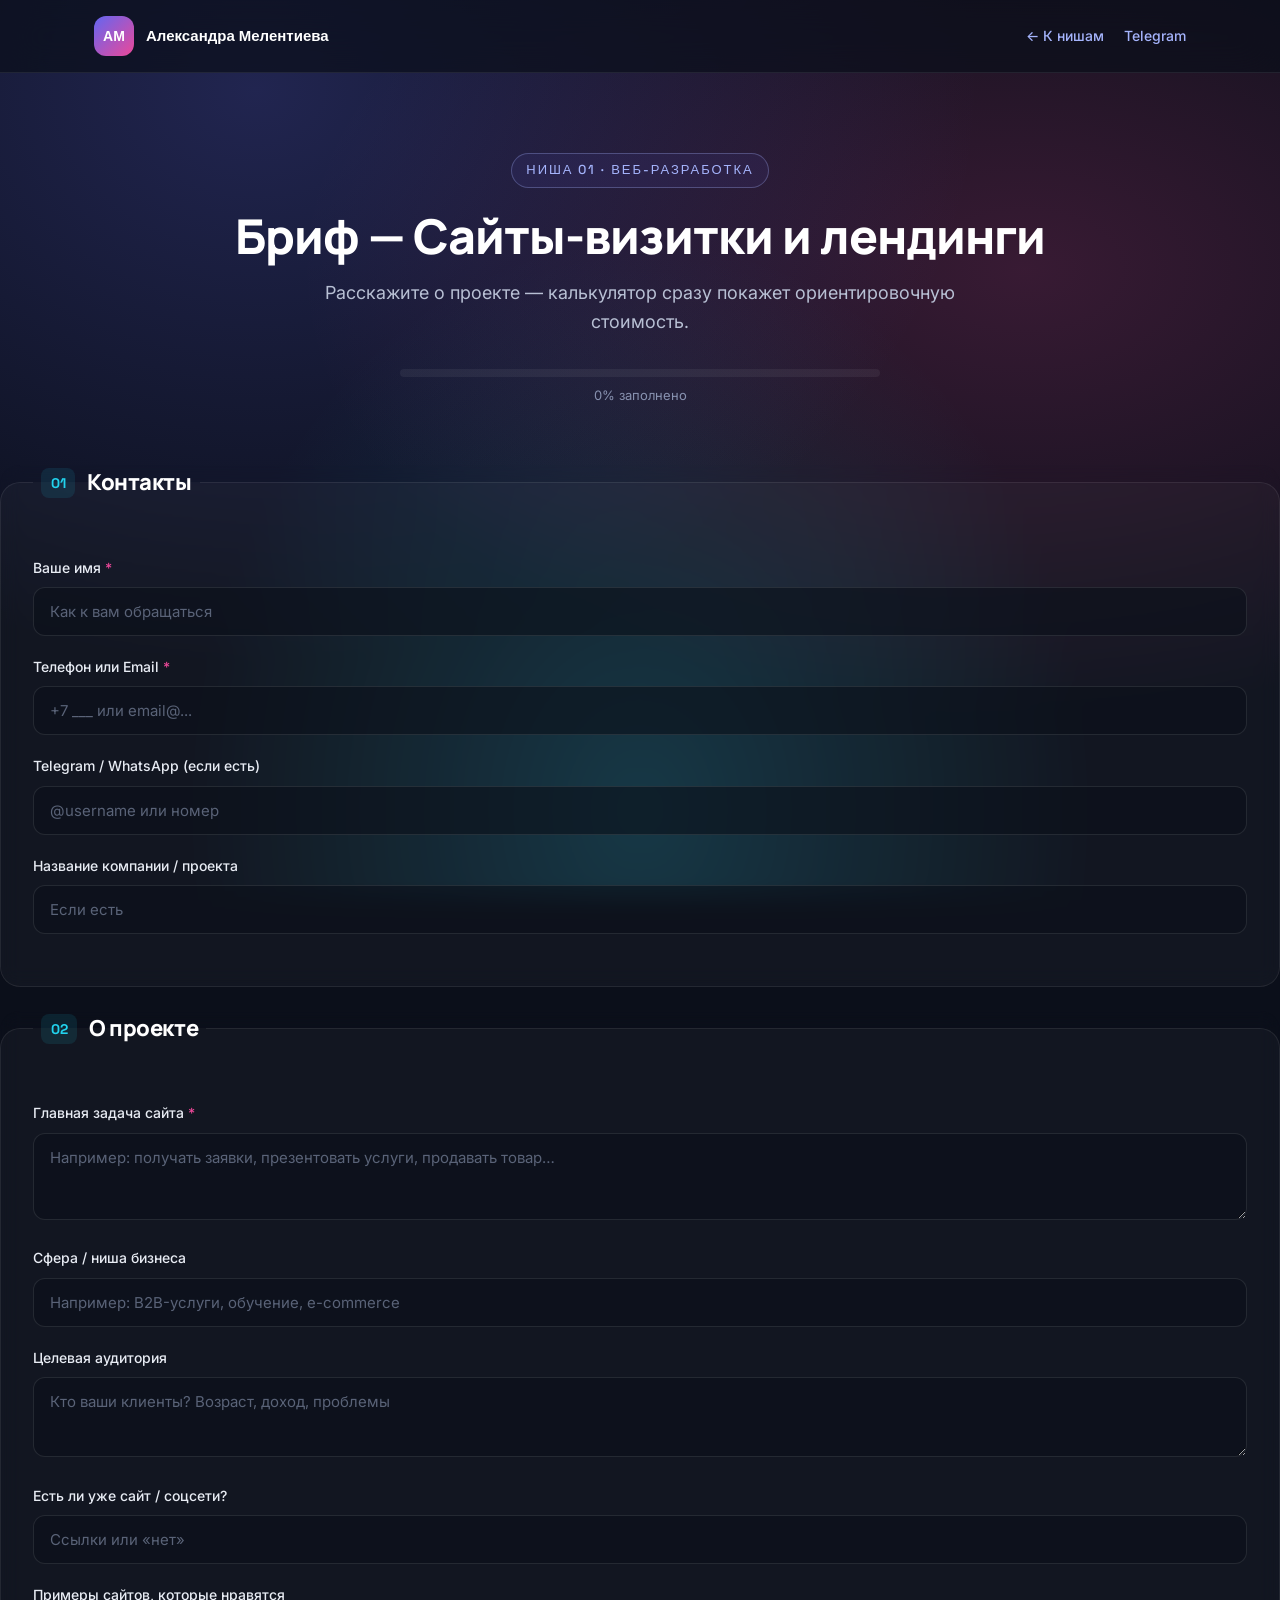
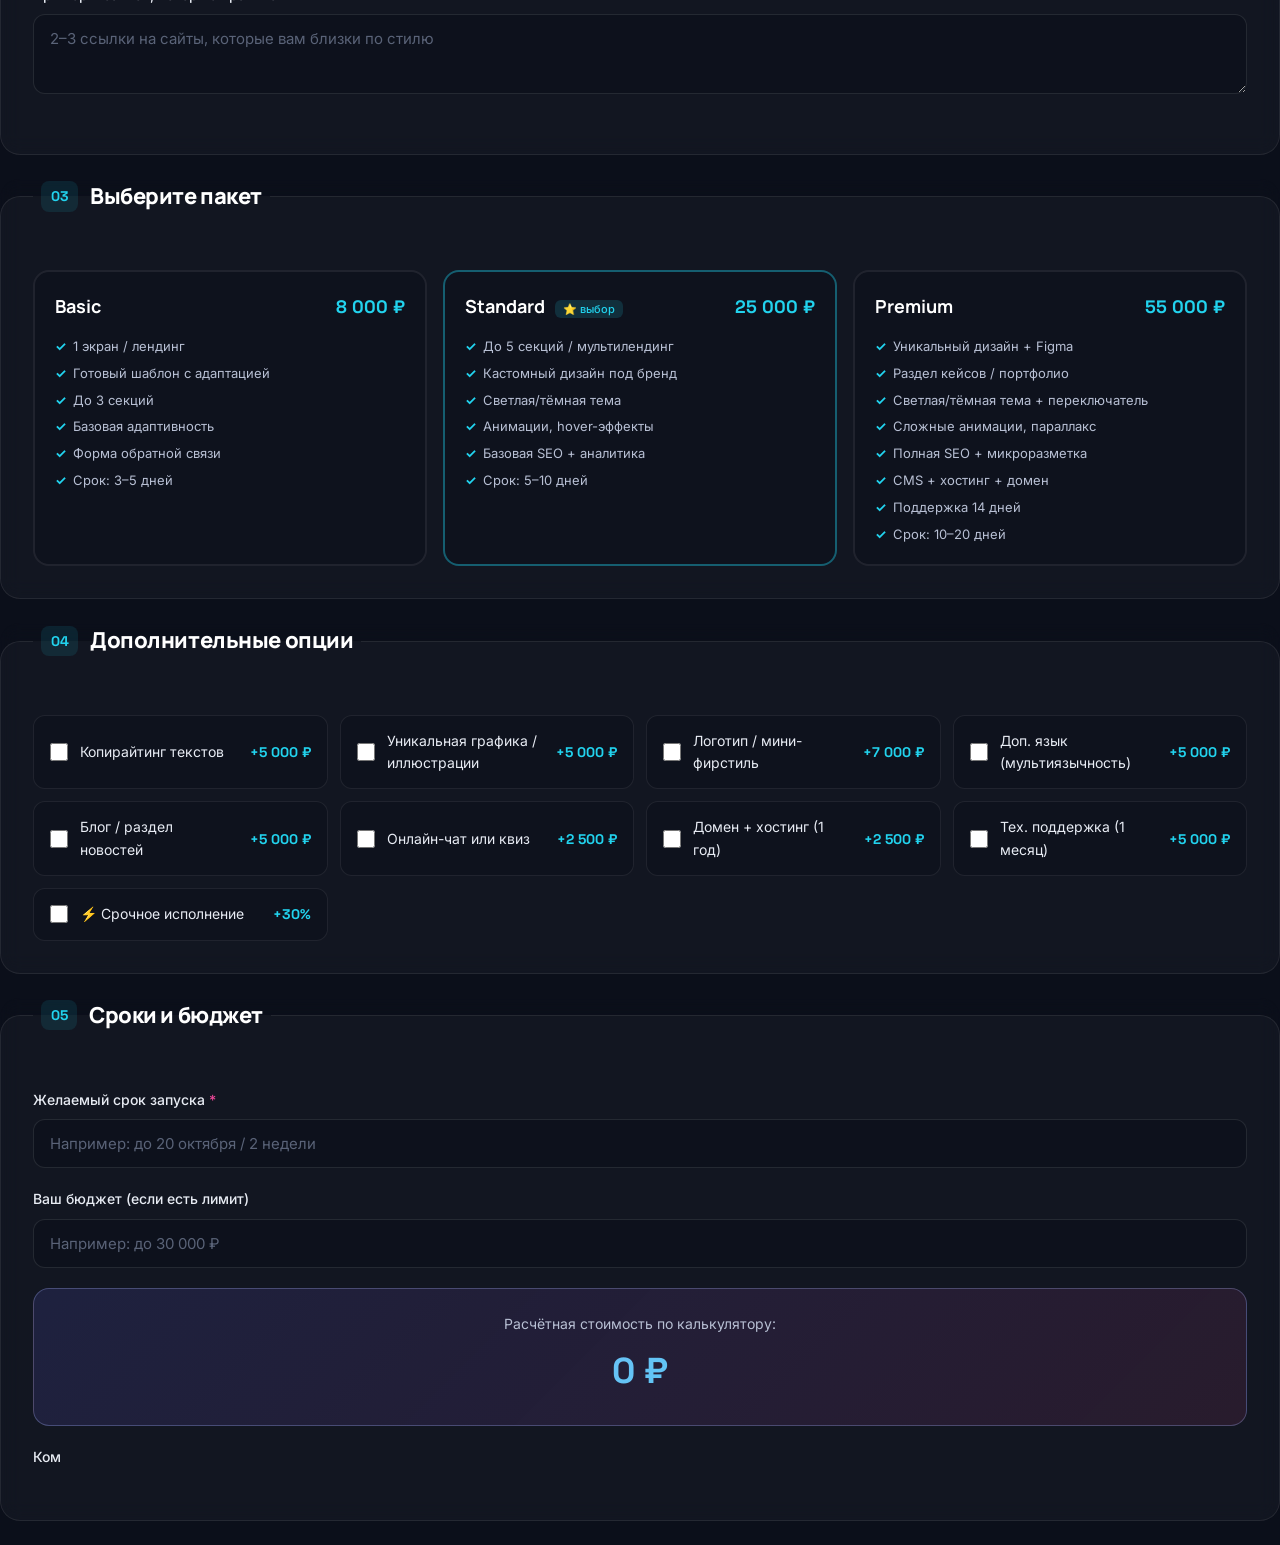
==== briefs01-landing.html @ 3031fee8 "Add files via upload" ====
<!DOCTYPE html>
<html lang="ru">
<head>
<meta charset="UTF-8">
<meta name="viewport" content="width=device-width, initial-scale=1.0">
<title>Бриф — Сайты-визитки и лендинги</title>
<link rel="preconnect" href="https://fonts.googleapis.com">
<link rel="preconnect" href="https://fonts.gstatic.com" crossorigin>
<link href="https://fonts.googleapis.com/css2?family=Manrope:wght@400;500;600;700;800&family=Inter:wght@400;500;600&family=Space+Grotesk:wght@500;700&display=swap" rel="stylesheet">
<link rel="stylesheet" href="style.css">
</head>
<body class="theme-dark">

<header class="site-header">
  <div class="container header-inner">
    <a href="index.html" class="logo">
      <span class="logo-mark">АМ</span>
      <span class="logo-text">Александра Мелентиева</span>
    </a>
    <nav class="contacts-nav">
      <a href="index.html">← К нишам</a>
      <a href="https://t.me/MeleSandra" target="_blank" rel="noopener">Telegram</a>
    </nav>
  </div>
</header>

<main>
  <section class="brief-hero">
    <div class="container">
      <p class="eyebrow">Ниша 01 · Веб-разработка</p>
      <h1>Бриф — Сайты-визитки и лендинги</h1>
      <p class="hero-sub">Расскажите о проекте — калькулятор сразу покажет ориентировочную стоимость.</p>
      <div class="progress-bar"><div class="progress-fill" id="progressFill"></div></div>
      <p class="progress-text"><span id="progressText">0</span>% заполнено</p>
    </div>
  </section>

  <form id="briefForm">

    <!-- Скрытые поля для CRM (Make + Google Sheets) -->
    <input type="hidden" name="Ниша" value="Сайты-визитки и лендинги">
    <input type="hidden" name="Платформа" value="Сайт melentieva.ru">

    <fieldset class="form-block">
      <legend><span class="block-num">01</span> Контакты</legend>

      <label class="field">
        <span class="field-label">Ваше имя <em>*</em></span>
        <input type="text" name="Имя" required placeholder="Как к вам обращаться">
      </label>

      <label class="field">
        <span class="field-label">Телефон или Email <em>*</em></span>
        <input type="text" name="Контакт" required placeholder="+7 ___ или email@...">
      </label>

      <label class="field">
        <span class="field-label">Telegram / WhatsApp (если есть)</span>
        <input type="text" name="Мессенджер" placeholder="@username или номер">
      </label>

      <label class="field">
        <span class="field-label">Название компании / проекта</span>
        <input type="text" name="Компания" placeholder="Если есть">
      </label>
    </fieldset>

    <fieldset class="form-block">
      <legend><span class="block-num">02</span> О проекте</legend>

      <label class="field">
        <span class="field-label">Главная задача сайта <em>*</em></span>
        <textarea name="Задача" required rows="3" placeholder="Например: получать заявки, презентовать услуги, продавать товар…"></textarea>
      </label>

      <label class="field">
        <span class="field-label">Сфера / ниша бизнеса</span>
        <input type="text" name="Сфера" placeholder="Например: B2B-услуги, обучение, e-commerce">
      </label>

      <label class="field">
        <span class="field-label">Целевая аудитория</span>
        <textarea name="ЦА" rows="2" placeholder="Кто ваши клиенты? Возраст, доход, проблемы"></textarea>
      </label>

      <label class="field">
        <span class="field-label">Есть ли уже сайт / соцсети?</span>
        <input type="text" name="Текущие_ресурсы" placeholder="Ссылки или «нет»">
      </label>

      <label class="field">
        <span class="field-label">Примеры сайтов, которые нравятся</span>
        <textarea name="Референсы" rows="2" placeholder="2–3 ссылки на сайты, которые вам близки по стилю"></textarea>
      </label>
    </fieldset>

    <fieldset class="form-block">
      <legend><span class="block-num">03</span> Выберите пакет</legend>

      <div class="packages">
        <label class="pkg-card">
          <input type="radio" name="Пакет" value="Basic — 8 000 ₽" data-price="8000" required>
          <div class="pkg-inner">
            <div class="pkg-head">
              <span class="pkg-name">Basic</span>
              <span class="pkg-price">8 000 ₽</span>
            </div>
            <ul>
              <li>1 экран / лендинг</li>
              <li>Готовый шаблон с адаптацией</li>
              <li>До 3 секций</li>
              <li>Базовая адаптивность</li>
              <li>Форма обратной связи</li>
              <li>Срок: 3–5 дней</li>
            </ul>
          </div>
        </label>

        <label class="pkg-card pkg-recommended">
          <input type="radio" name="Пакет" value="Standard — 25 000 ₽" data-price="25000">
          <div class="pkg-inner">
            <div class="pkg-head">
              <span class="pkg-name">Standard <span class="badge">⭐ выбор</span></span>
              <span class="pkg-price">25 000 ₽</span>
            </div>
            <ul>
              <li>До 5 секций / мультилендинг</li>
              <li>Кастомный дизайн под бренд</li>
              <li>Светлая/тёмная тема</li>
              <li>Анимации, hover-эффекты</li>
              <li>Базовая SEO + аналитика</li>
              <li>Срок: 5–10 дней</li>
            </ul>
          </div>
        </label>

        <label class="pkg-card">
          <input type="radio" name="Пакет" value="Premium — 55 000 ₽" data-price="55000">
          <div class="pkg-inner">
            <div class="pkg-head">
              <span class="pkg-name">Premium</span>
              <span class="pkg-price">55 000 ₽</span>
            </div>
            <ul>
              <li>Уникальный дизайн + Figma</li>
              <li>Раздел кейсов / портфолио</li>
              <li>Светлая/тёмная тема + переключатель</li>
              <li>Сложные анимации, параллакс</li>
              <li>Полная SEO + микроразметка</li>
              <li>CMS + хостинг + домен</li>
              <li>Поддержка 14 дней</li>
              <li>Срок: 10–20 дней</li>
            </ul>
          </div>
        </label>
      </div>
    </fieldset>

    <fieldset class="form-block">
      <legend><span class="block-num">04</span> Дополнительные опции</legend>

      <div class="options">
        <label class="opt-card">
          <input type="checkbox" name="Доп_опции" value="Копирайтинг текстов (+5 000 ₽)" data-price="5000">
          <span>Копирайтинг текстов</span><b>+5 000 ₽</b>
        </label>
        <label class="opt-card">
          <input type="checkbox" name="Доп_опции" value="Уникальная графика (+5 000 ₽)" data-price="5000">
          <span>Уникальная графика / иллюстрации</span><b>+5 000 ₽</b>
        </label>
        <label class="opt-card">
          <input type="checkbox" name="Доп_опции" value="Логотип / мини-фирстиль (+7 000 ₽)" data-price="7000">
          <span>Логотип / мини-фирстиль</span><b>+7 000 ₽</b>
        </label>
        <label class="opt-card">
          <input type="checkbox" name="Доп_опции" value="Многоязычность (+5 000 ₽)" data-price="5000">
          <span>Доп. язык (мультиязычность)</span><b>+5 000 ₽</b>
        </label>
        <label class="opt-card">
          <input type="checkbox" name="Доп_опции" value="Блог / новости (+5 000 ₽)" data-price="5000">
          <span>Блог / раздел новостей</span><b>+5 000 ₽</b>
        </label>
        <label class="opt-card">
          <input type="checkbox" name="Доп_опции" value="Онлайн-чат / квиз (+2 500 ₽)" data-price="2500">
          <span>Онлайн-чат или квиз</span><b>+2 500 ₽</b>
        </label>
        <label class="opt-card">
          <input type="checkbox" name="Доп_опции" value="Домен + хостинг на год (+2 500 ₽)" data-price="2500">
          <span>Домен + хостинг (1 год)</span><b>+2 500 ₽</b>
        </label>
        <label class="opt-card">
          <input type="checkbox" name="Доп_опции" value="Тех. поддержка 1 мес (+5 000 ₽)" data-price="5000">
          <span>Тех. поддержка (1 месяц)</span><b>+5 000 ₽</b>
        </label>
        <label class="opt-card opt-urgent">
          <input type="checkbox" name="Доп_опции" value="Срочное исполнение (+30%)" data-percent="30">
          <span>⚡ Срочное исполнение</span><b>+30%</b>
        </label>
      </div>
    </fieldset>

    <fieldset class="form-block">
      <legend><span class="block-num">05</span> Сроки и бюджет</legend>

      <label class="field">
        <span class="field-label">Желаемый срок запуска <em>*</em></span>
        <input type="text" name="Срок" required placeholder="Например: до 20 октября / 2 недели">
      </label>

      <label class="field">
        <span class="field-label">Ваш бюджет (если есть лимит)</span>
        <input type="text" name="Бюджет_клиента" placeholder="Например: до 30 000 ₽">
      </label>

      <div class="total-box">
        <div class="total-label">Расчётная стоимость по калькулятору:</div>
        <div class="total-value" id="totalValue">0 ₽</div>
        <input type="hidden" name="Итог_калькулятора" id="totalHidden" value="0 ₽">
      </div>

      <label class="field">
        <span class="field-label">Ком
---- style.css ----
/* ===== Базовое ===== */
*,*::before,*::after{box-sizing:border-box;margin:0;padding:0}
html{scroll-behavior:smooth}
body{
  font-family:'Inter',sans-serif;
  color:#E8ECF4;
  background:#0B0F1A;
  line-height:1.6;
  min-height:100vh;
  position:relative;
  overflow-x:hidden;
}
body::before{
  content:'';position:fixed;inset:0;z-index:-1;
  background:
    radial-gradient(ellipse at 20% 10%, rgba(99,102,241,.25), transparent 50%),
    radial-gradient(ellipse at 80% 30%, rgba(236,72,153,.20), transparent 50%),
    radial-gradient(ellipse at 50% 90%, rgba(34,211,238,.18), transparent 50%),
    #0B0F1A;
}
.container{max-width:1140px;margin:0 auto;padding:0 24px}
h1,h2,h3,h4,legend{font-family:'Manrope',sans-serif;font-weight:800;letter-spacing:-.02em;color:#fff}
h1{font-size:clamp(28px,4vw,48px);line-height:1.15;margin-bottom:16px}
h2{font-size:clamp(24px,3vw,36px);line-height:1.2;margin-bottom:24px}
h3{font-size:20px;margin-bottom:8px}
h4{font-size:17px;margin-bottom:8px}
p{color:#B8C0D4}
a{color:#A5B4FC;text-decoration:none;transition:color .2s}
a:hover{color:#fff}

/* ===== Шапка ===== */
.site-header{
  position:sticky;top:0;z-index:50;
  backdrop-filter:blur(20px);
  background:rgba(11,15,26,.7);
  border-bottom:1px solid rgba(255,255,255,.08);
}
.header-inner{display:flex;align-items:center;justify-content:space-between;padding:16px 24px}
.logo{display:flex;align-items:center;gap:12px;font-family:'Space Grotesk',sans-serif;font-weight:700;color:#fff}
.logo-mark{
  width:40px;height:40px;border-radius:12px;
  background:linear-gradient(135deg,#6366F1,#EC4899);
  display:grid;place-items:center;font-size:14px;color:#fff;
}
.logo-text{font-size:15px}
.contacts-nav{display:flex;gap:20px;font-size:14px;font-weight:500}

/* ===== Hero ===== */
.hero,.brief-hero{padding:80px 0 60px;text-align:center}
.eyebrow{
  display:inline-block;font-family:'Space Grotesk',sans-serif;font-weight:500;
  font-size:13px;letter-spacing:.15em;text-transform:uppercase;
  color:#A5B4FC;margin-bottom:20px;
  padding:6px 14px;border:1px solid rgba(165,180,252,.3);border-radius:99px;
  background:rgba(99,102,241,.08);
}
.hero-sub{font-size:18px;max-width:640px;margin:16px auto 0}
.hero-stats{display:flex;flex-wrap:wrap;justify-content:center;gap:40px;margin-top:48px}
.stat{display:flex;flex-direction:column;align-items:center;gap:4px}
.stat b{font-family:'Space Grotesk',sans-serif;font-size:32px;color:#fff;font-weight:700}
.stat span{font-size:13px;color:#8892B0;text-transform:uppercase;letter-spacing:.1em}

/* ===== Секции и заголовки ===== */
.section-title{text-align:center;margin-bottom:48px}
.niches,.how{padding:60px 0}

/* ===== Сетка ниш ===== */
.niche-grid{display:grid;grid-template-columns:repeat(auto-fill,minmax(260px,1fr));gap:20px}
.niche-card{
  background:rgba(255,255,255,.04);
  border:1px solid rgba(255,255,255,.08);
  border-radius:20px;padding:28px 24px;
  transition:all .3s ease;
  position:relative;overflow:hidden;
  display:flex;flex-direction:column;gap:8px;
}
.niche-card::before{
  content:'';position:absolute;inset:0;
  background:linear-gradient(135deg,rgba(99,102,241,.15),rgba(236,72,153,.1));
  opacity:0;transition:opacity .3s;
}
.niche-card:hover{
  transform:translateY(-4px);
  border-color:rgba(165,180,252,.4);
  box-shadow:0 20px 40px -20px rgba(99,102,241,.4);
}
.niche-card:hover::before{opacity:1}
.niche-card>*{position:relative;z-index:1}
.niche-icon{font-size:36px;margin-bottom:8px}
.niche-card h3{color:#fff}
.niche-card p{font-size:14px;flex:1}
.price-from{
  display:inline-block;margin-top:12px;
  font-family:'Space Grotesk',sans-serif;font-weight:700;
  color:#22D3EE;font-size:15px;
}

/* ===== Шаги «Как работает» ===== */
.how-grid{display:grid;grid-template-columns:repeat(auto-fit,minmax(220px,1fr));gap:20px}
.how-step{
  background:rgba(255,255,255,.03);
  border:1px solid rgba(255,255,255,.07);
  border-radius:16px;padding:24px;
}
.step-num{
  font-family:'Space Grotesk',sans-serif;font-weight:700;
  font-size:32px;color:#6366F1;display:block;margin-bottom:12px;
}

/* ===== Прогресс-бар ===== */
.progress-bar{
  max-width:480px;margin:32px auto 8px;
  height:8px;background:rgba(255,255,255,.06);
  border-radius:99px;overflow:hidden;
}
.progress-fill{
  height:100%;width:0%;
  background:linear-gradient(90deg,#6366F1,#EC4899,#22D3EE);
  border-radius:99px;transition:width .4s ease;
}
.progress-text{font-size:13px;color:#8892B0;text-align:center}

/* ===== Форма брифа ===== */
.brief-form{max-width:820px;padding-bottom:80px}
.form-block{
  background:rgba(255,255,255,.03);
  border:1px solid rgba(255,255,255,.08);
  border-radius:20px;padding:32px;margin-bottom:24px;
  backdrop-filter:blur(10px);
}
.form-block legend{
  display:flex;align-items:center;gap:12px;
  font-size:22px;margin-bottom:24px;padding:0 8px;
}
.block-num{
  font-family:'Space Grotesk',sans-serif;
  font-size:14px;font-weight:700;color:#22D3EE;
  background:rgba(34,211,238,.1);
  padding:4px 10px;border-radius:8px;
}

.field{display:block;margin-bottom:20px}
.field-label{
  display:block;font-size:14px;font-weight:500;
  color:#E8ECF4;margin-bottom:8px;
}
.field-label em{color:#EC4899;font-style:normal}
.field input,.field textarea{
  width:100%;
  padding:14px 16px;
  background:rgba(11,15,26,.6);
  border:1px solid rgba(255,255,255,.1);
  border-radius:12px;
  color:#fff;font-family:inherit;font-size:15px;
  transition:all .2s;
}
.field input::placeholder,.field textarea::placeholder{color:#5A6378}
.field input:focus,.field textarea:focus{
  outline:none;
  border-color:#A5B4FC;
  background:rgba(11,15,26,.9);
  box-shadow:0 0 0 4px rgba(99,102,241,.15);
}
.field textarea{resize:vertical;min-height:80px}

/* ===== Пакеты ===== */
.packages{display:grid;grid-template-columns:repeat(auto-fit,minmax(220px,1fr));gap:16px}
.pkg-card{position:relative;cursor:pointer}
.pkg-card input{position:absolute;opacity:0;pointer-events:none}
.pkg-inner{
  background:rgba(11,15,26,.5);
  border:2px solid rgba(255,255,255,.08);
  border-radius:16px;padding:20px;height:100%;
  transition:all .25s;
}
.pkg-card:hover .pkg-inner{border-color:rgba(165,180,252,.4)}
.pkg-card input:checked + .pkg-inner{
  border-color:#A5B4FC;
  background:rgba(99,102,241,.12);
  box-shadow:0 10px 30px -10px rgba(99,102,241,.5);
}
.pkg-recommended .pkg-inner{border-color:rgba(34,211,238,.4)}
.pkg-head{display:flex;justify-content:space-between;align-items:baseline;margin-bottom:14px;flex-wrap:wrap;gap:8px}
.pkg-name{font-family:'Manrope',sans-serif;font-weight:700;font-size:18px;color:#fff}
.badge{
  font-family:'Inter',sans-serif;font-weight:500;font-size:11px;
  color:#22D3EE;background:rgba(34,211,238,.15);
  padding:2px 8px;border-radius:6px;margin-left:6px;
}
.pkg-price{font-family:'Space Grotesk',sans-serif;font-weight:700;color:#22D3EE;font-size:18px}
.pkg-inner ul{list-style:none;display:flex;flex-direction:column;gap:6px}
.pkg-inner li{font-size:13px;color:#B8C0D4;padding-left:18px;position:relative}
.pkg-inner li::before{content:'✓';position:absolute;left:0;color:#22D3EE;font-weight:700}

/* ===== Доп. опции ===== */
.options{display:grid;grid-template-columns:repeat(auto-fill,minmax(280px,1fr));gap:12px}
.opt-card{
  display:flex;align-items:center;gap:12px;
  background:rgba(11,15,26,.5);
  border:1px solid rgba(255,255,255,.08);
  border-radius:12px;padding:14px 16px;cursor:pointer;
  transition:all .2s;
}
.opt-card:hover{border-color:rgba(165,180,252,.3)}
.opt-card input{width:18px;height:18px;accent-color:#6366F1;cursor:pointer}
.opt-card span{flex:1;font-size:14px;color:#E8ECF4}
.opt-card b{font-family:'Space Grotesk',sans-serif;color:#22D3EE;font-size:14px;font-weight:700}
.opt-card:has(input:checked){
  border-color:#A5B4FC;
  background:rgba(99,102,241,.1);
}
.opt-urgent:has(input:checked){border-color:#EC4899;background:rgba(236,72,153,.1)}
.opt-urgent:has(input:checked) b{color:#EC4899}

/* ===== Итог ===== */
.total-box{
  background:linear-gradient(135deg,rgba(99,102,241,.15),rgba(236,72,153,.1));
  border:1px solid rgba(165,180,252,.3);
  border-radius:16px;padding:24px;text-align:center;margin:20px 0;
}
.total-label{font-size:14px;color:#B8C0D4;margin-bottom:8px}
.total-value{
  font-family:'Space Grotesk',sans-serif;font-weight:700;
  font-size:36px;color:#fff;
  background:linear-gradient(135deg,#A5B4FC,#22D3EE);
  -webkit-background-clip:text;background-clip:text;-webkit-text-fill-color:transparent;
}

/* ===== Кнопка отправки ===== */
.btn-submit{
  display:block;width:100%;max-width:380px;margin:32px auto 16px;
  padding:18px 32px;
  font-family:'Manrope',sans-serif;font-weight:700;font-size:16px;color:#fff;
  background:linear-gradient(135deg,#6366F1,#EC4899);
  border:none;border-radius:14px;cursor:pointer;
  transition:all .25s;
  box-shadow:0 10px 30px -10px rgba(99,102,241,.6);
}
.btn-submit:hover{transform:translateY(-2px);box-shadow:0 15px 40px -10px rgba(236,72,153,.6)}
.btn-submit:active{transform:translateY(0)}
.form-note{text-align:center;font-size:12px;color:#8892B0;max-width:480px;margin:0 auto}

/* ===== Страница «Спасибо» ===== */
.thanks-page{display:grid;place-items:center;min-height:100vh;padding:60px 0}
.thanks-inner{text-align:center;max-width:680px}
.thanks-icon{
  width:96px;height:96px;border-radius:50%;
  background:linear-gradient(135deg,#22D3EE,#6366F1);
  display:grid;place-items:center;margin:0 auto 32px;
  font-size:48px;color:#fff;font-weight:700;
  box-shadow:0 20px 60px -10px rgba(34,211,238,.5);
  animation:popIn .6s ease;
}
@keyframes popIn{from{transform:scale(0);opacity:0}to{transform:scale(1);opacity:1}}
.thanks-sub{font-size:18px;margin:16px 0 40px}
.thanks-steps{display:grid;grid-template-columns:repeat(auto-fit,minmax(160px,1fr));gap:16px;margin-bottom:40px}
.t-step{
  background:rgba(255,255,255,.04);
  border:1px solid rgba(255,255,255,.08);
  border-radius:14px;padding:20px;
}
.t-step b{
  display:block;font-family:'Space Grotesk',sans-serif;
  color:#22D3EE;font-size:24px;margin-bottom:8px;
}
.thanks-contacts{margin-bottom:32px}
.thanks-contacts p{margin-bottom:16px}
.thanks-buttons{display:flex;gap:12px;justify-content:center;flex-wrap:wrap}
.btn-primary,.btn-secondary{
  display:inline-block;padding:14px 28px;border-radius:12px;
  font-weight:600;font-size:15px;transition:all .2s;
}
.btn-primary{background:linear-gradient(135deg,#6366F1,#EC4899);color:#fff}
.btn-primary:hover{transform:translateY(-2px);color:#fff}
.btn-secondary{background:rgba(255,255,255,.06);color:#E8ECF4;border:1px solid rgba(255,255,255,.1)}
.btn-secondary:hover{background:rgba(255,255,255,.1);color:#fff}
.back-home{font-size:14px;color:#8892B0}

/* ===== Подвал ===== */
.site-footer{
  border-top:1px solid rgba(255,255,255,.08);
  padding:32px 0;margin-top:60px;
  background:rgba(11,15,26,.5);
}
.footer-inner{display:flex;justify-content:space-between;align-items:center;flex-wrap:wrap;gap:20px}
.footer-name{font-family:'Manrope',sans-serif;font-weight:700;color:#fff;margin-bottom:4px}
.footer-role{font-size:13px;color:#8892B0}
.footer-contacts{display:flex;gap:20px;font-size:14px}

/* ===== Адаптив ===== */
@media (max-width:640px){
  .hero,.brief-hero{padding:48px 0 32px}
  .hero-stats{gap:24px}
  .form-block{padding:20px}
  .form-block legend{font-size:18px}
  .contacts-nav{gap:12px;font-size:13px}
  .logo-text{display:none}
  .footer-inner{flex-direction:column;text-align:center}
}
/* ===== Чекбокс согласия ===== */
.consent-block{
  max-width:680px;
  margin:24px auto 0;
  padding:18px 20px;
  background:rgba(255,255,255,.03);
  border:1px solid rgba(255,255,255,.08);
  border-radius:12px;
}
.consent-label{
  display:flex;
  align-items:flex-start;
  gap:12px;
  cursor:pointer;
}
.consent-label input[type="checkbox"]{
  width:20px;height:20px;
  flex-shrink:0;
  margin-top:2px;
  accent-color:#6366F1;
  cursor:pointer;
}
.consent-text{
  font-size:13px;
  line-height:1.55;
  color:#B8C0D4;
}
.consent-text a{
  color:#A5B4FC;
  text-decoration:underline;
  text-underline-offset:2px;
}
.consent-text a:hover{color:#fff}

/* ===== Страница политики ===== */
.legal-page{padding:60px 0 80px}
.legal-page h1{
  font-size:clamp(26px,3.5vw,40px);
  margin-bottom:12px;
  text-align:left;
}
.legal-meta{
  font-size:13px;
  color:#8892B0;
  margin-bottom:40px;
  font-family:'Space Grotesk',sans-serif;
  letter-spacing:.05em;
}
.legal-content{
  max-width:820px;
  background:rgba(255,255,255,.03);
  border:1px solid rgba(255,255,255,.08);
  border-radius:20px;
  padding:40px;
}
.legal-content h2{
  font-size:20px;
  margin:32px 0 16px;
  color:#fff;
  text-align:left;
}
.legal-content h2:first-child{margin-top:0}
.legal-content p{
  font-size:15px;
  line-height:1.7;
  color:#B8C0D4;
  margin-bottom:12px;
}
.legal-content ul{
  margin:8px 0 16px;
  padding-left:0;
  list-style:none;
}
.legal-content li{
  font-size:15px;
  line-height:1.7;
  color:#B8C0D4;
  padding-left:22px;
  position:relative;
  margin-bottom:6px;
}
.legal-content li::before{
  content:'—';
  position:absolute;
  left:0;
  color:#6366F1;
  font-weight:700;
}
.legal-content b{color:#E8ECF4;font-weight:600}
.legal-content a{
  color:#A5B4FC;
  text-decoration:underline;
  text-underline-offset:2px;
}
.legal-divider{
  border:none;
  border-top:1px solid rgba(255,255,255,.08);
  margin:40px 0 24px;
}

@media (max-width:640px){
  .legal-content{padding:24px 20px}
  .legal-content h2{font-size:18px}
  .legal-content p,.legal-content li{font-size:14px}
}
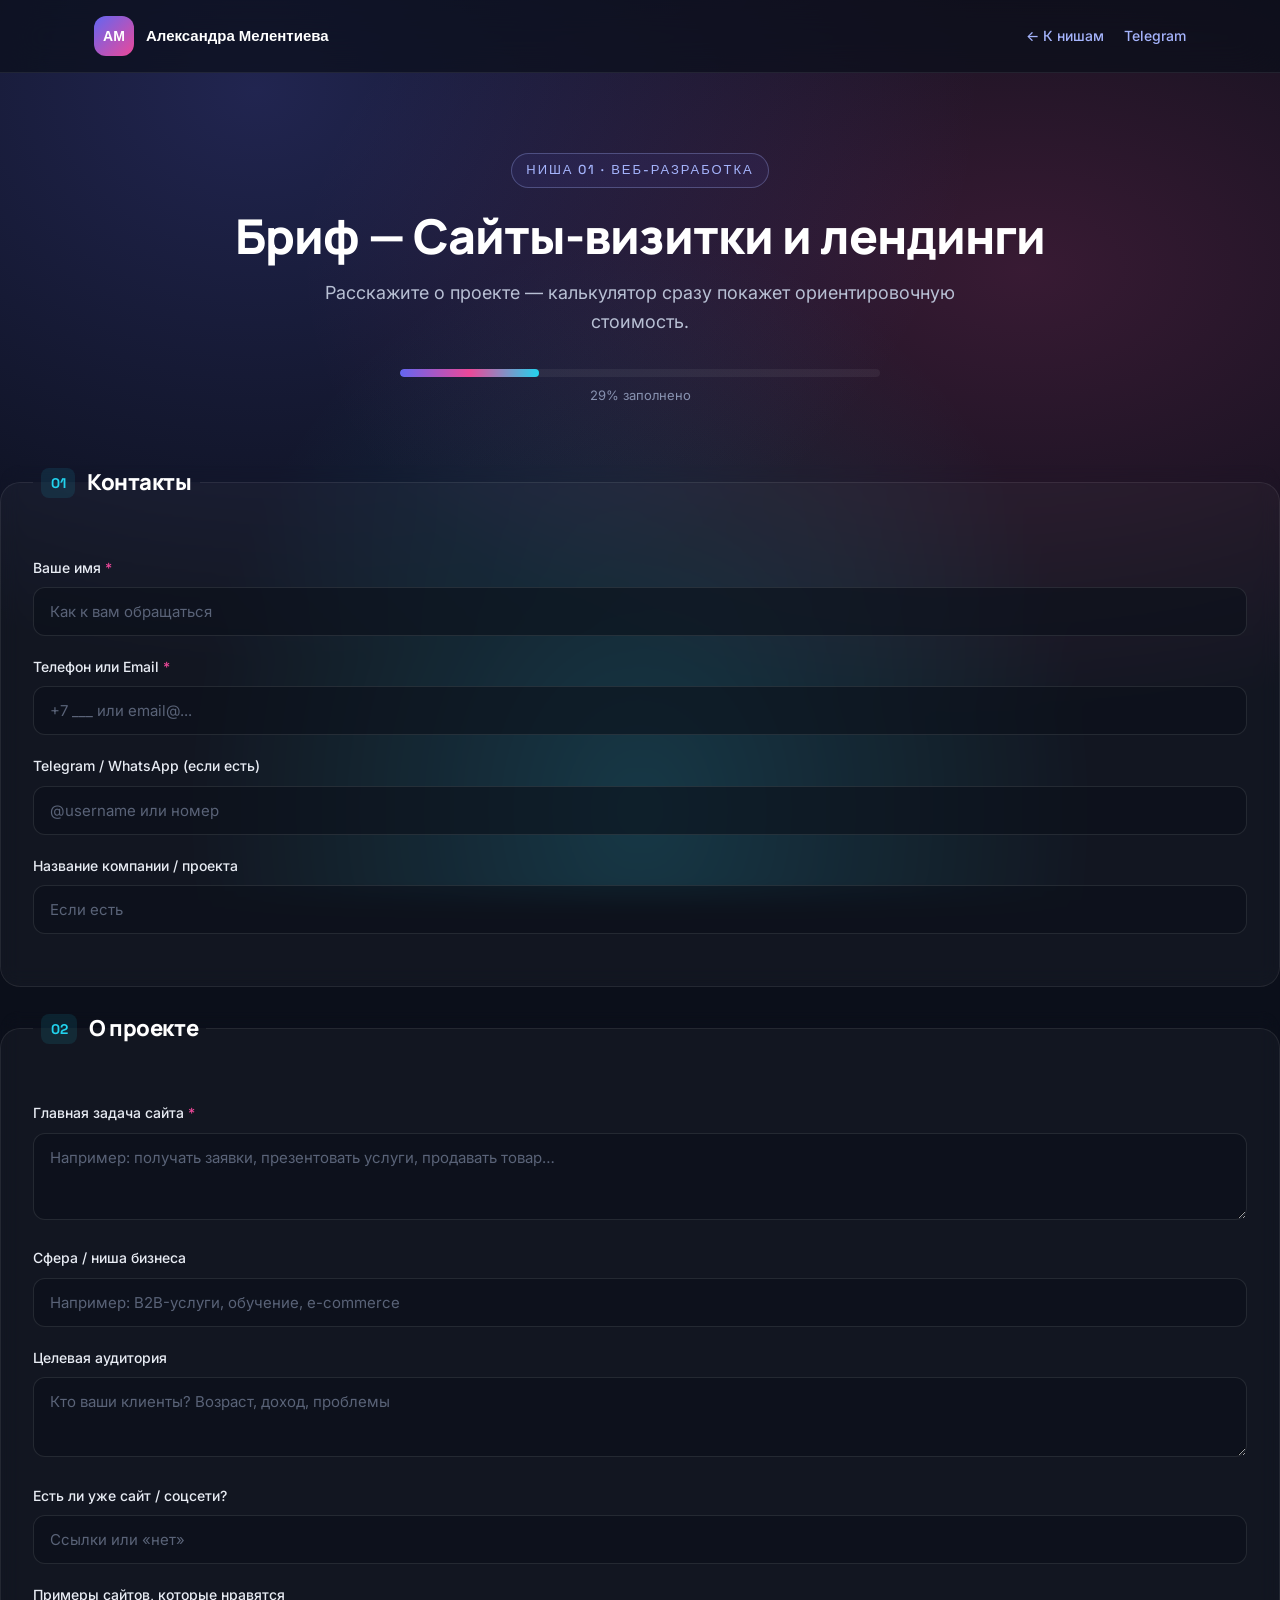
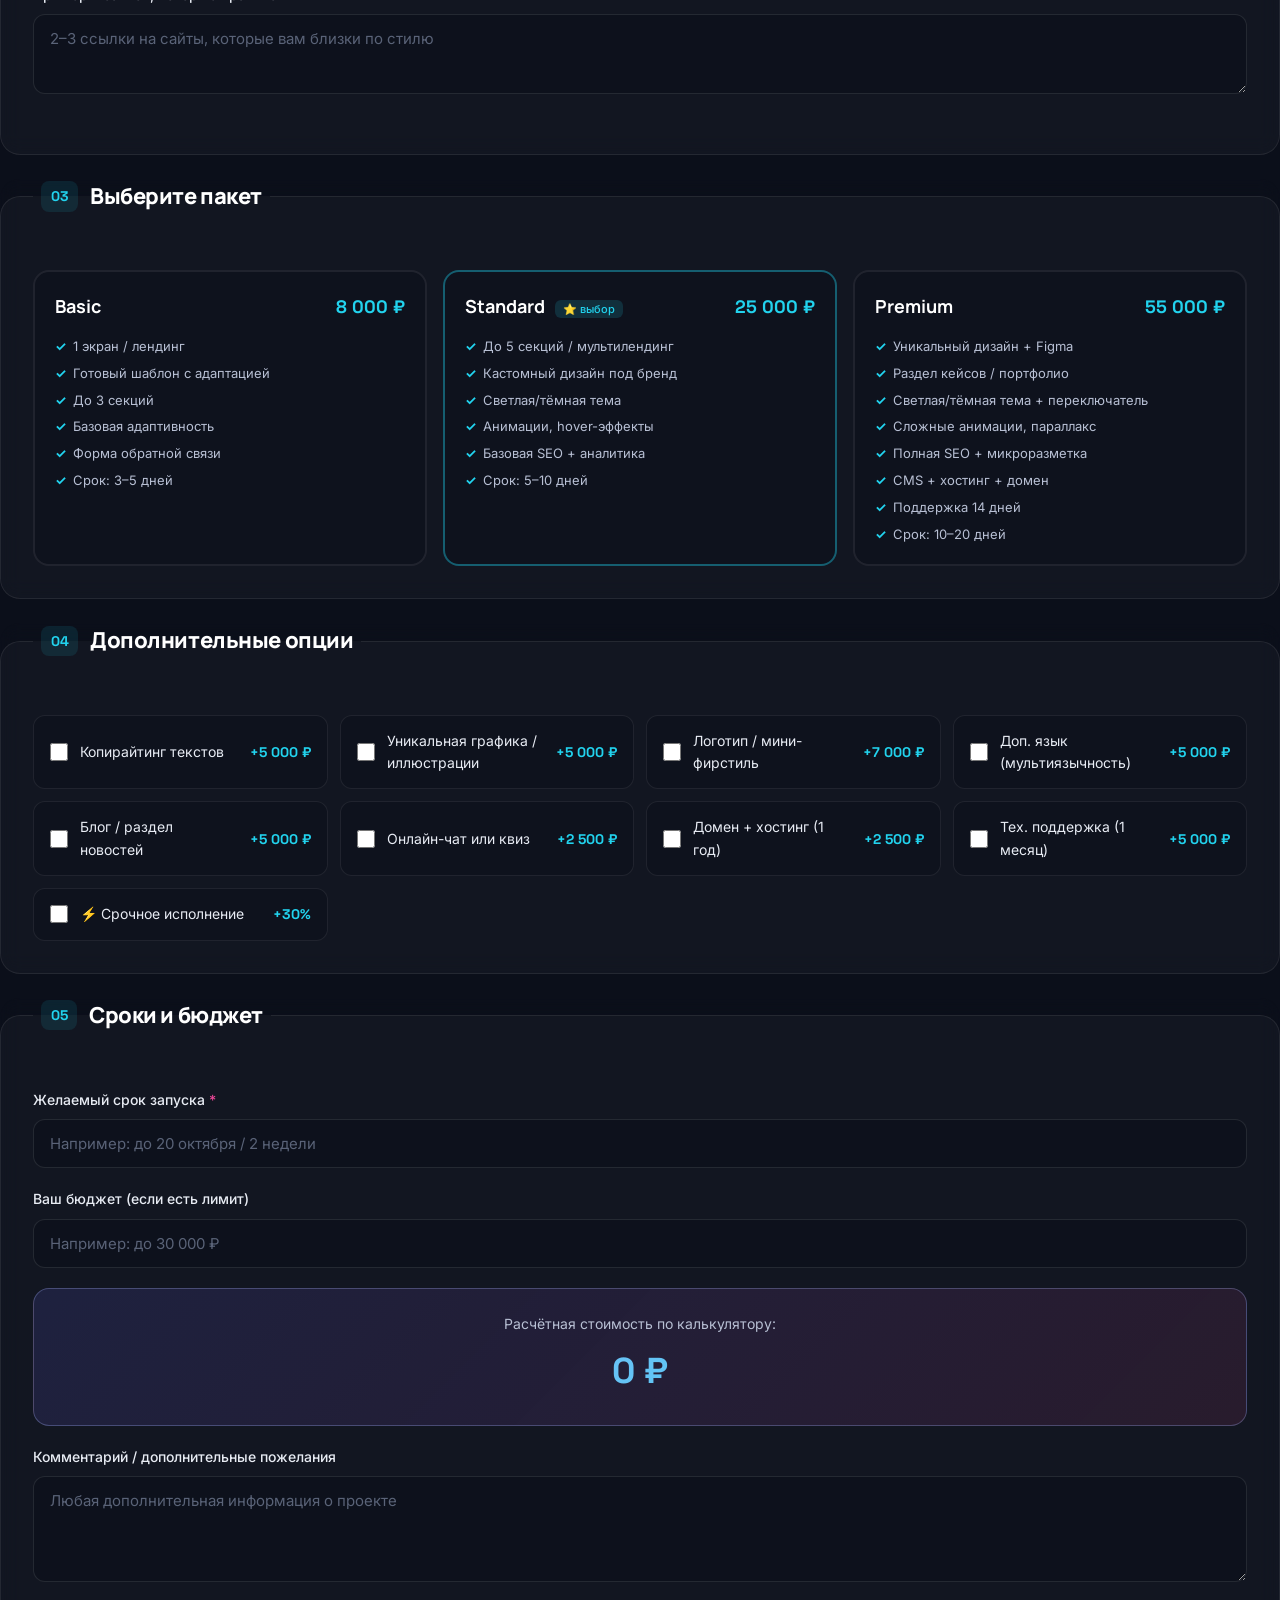
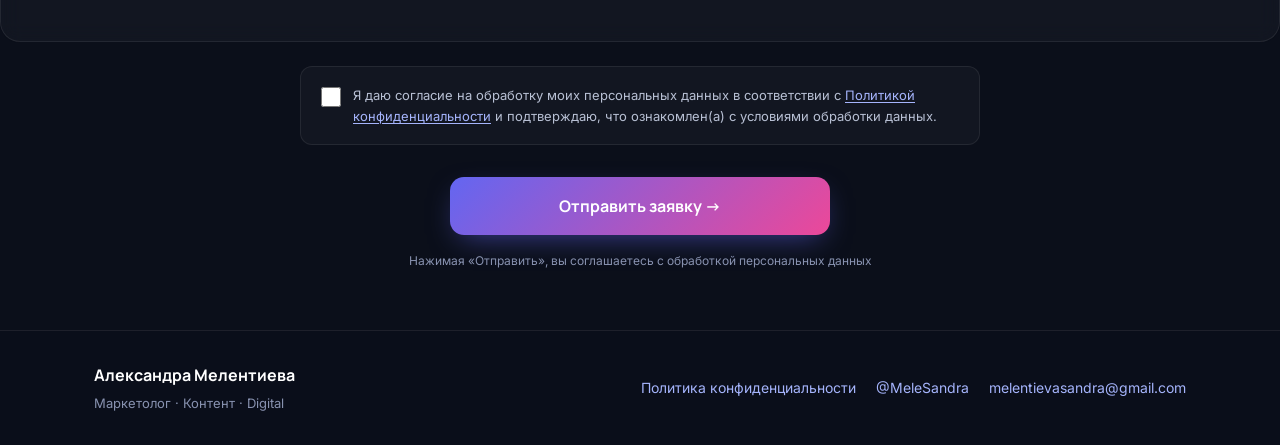
==== commit 7e3585a5: "Add files via upload" ====
--- a/briefs01-landing.html
+++ b/briefs01-landing.html
@@ -218,5 +218,44 @@
         <input type="hidden" name="Итог_калькулятора" id="totalHidden" value="0 ₽">
       </div>
 
-      <label class="field">
-        <span class="field-label">Ком+            <label class="field">
+        <span class="field-label">Комментарий / дополнительные пожелания</span>
+        <textarea name="Комментарий" rows="4" placeholder="Любая дополнительная информация о проекте"></textarea>
+      </label>
+    </fieldset>
+
+    <!-- Блок согласия на обработку персональных данных -->
+    <div class="consent-block">
+      <label class="consent-label">
+        <input type="checkbox" id="consentCheckbox" name="Согласие_ПД" value="Дано" required>
+        <span class="consent-text">
+          Я даю согласие на обработку моих персональных данных в соответствии с
+          <a href="privacy.html" target="_blank" rel="noopener">Политикой конфиденциальности</a>
+          и подтверждаю, что ознакомлен(а) с условиями обработки данных.
+        </span>
+      </label>
+    </div>
+
+    <button type="submit" class="btn-submit">Отправить заявку →</button>
+    <p class="form-note">Нажимая «Отправить», вы соглашаетесь с обработкой персональных данных</p>
+
+  </form>
+</main>
+
+<footer class="site-footer">
+  <div class="container footer-inner">
+    <div>
+      <p class="footer-name">Александра Мелентиева</p>
+      <p class="footer-role">Маркетолог · Контент · Digital</p>
+    </div>
+    <div class="footer-contacts">
+      <a href="privacy.html">Политика конфиденциальности</a>
+      <a href="https://t.me/MeleSandra" target="_blank" rel="noopener">@MeleSandra</a>
+      <a href="mailto:melentievasandra@gmail.com">melentievasandra@gmail.com</a>
+    </div>
+  </div>
+</footer>
+
+<script src="script.js"></script>
+</body>
+</html>
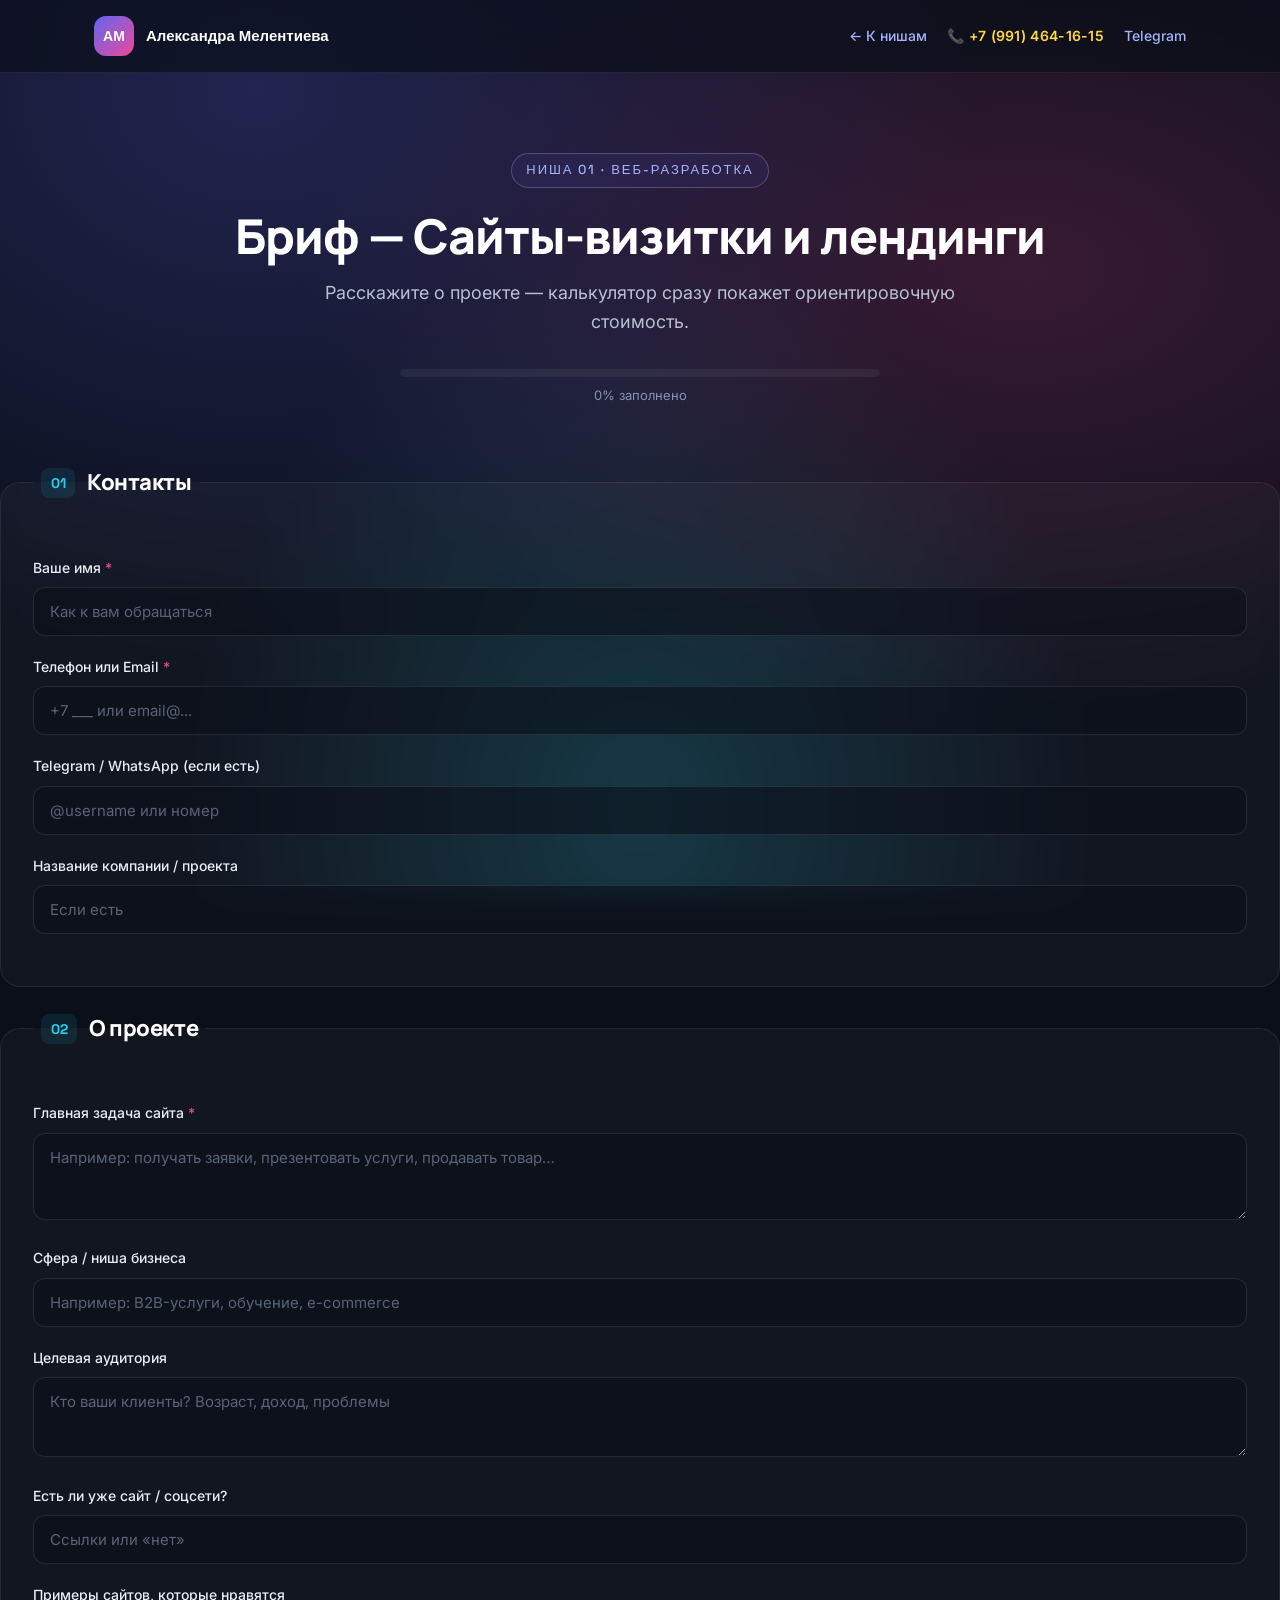
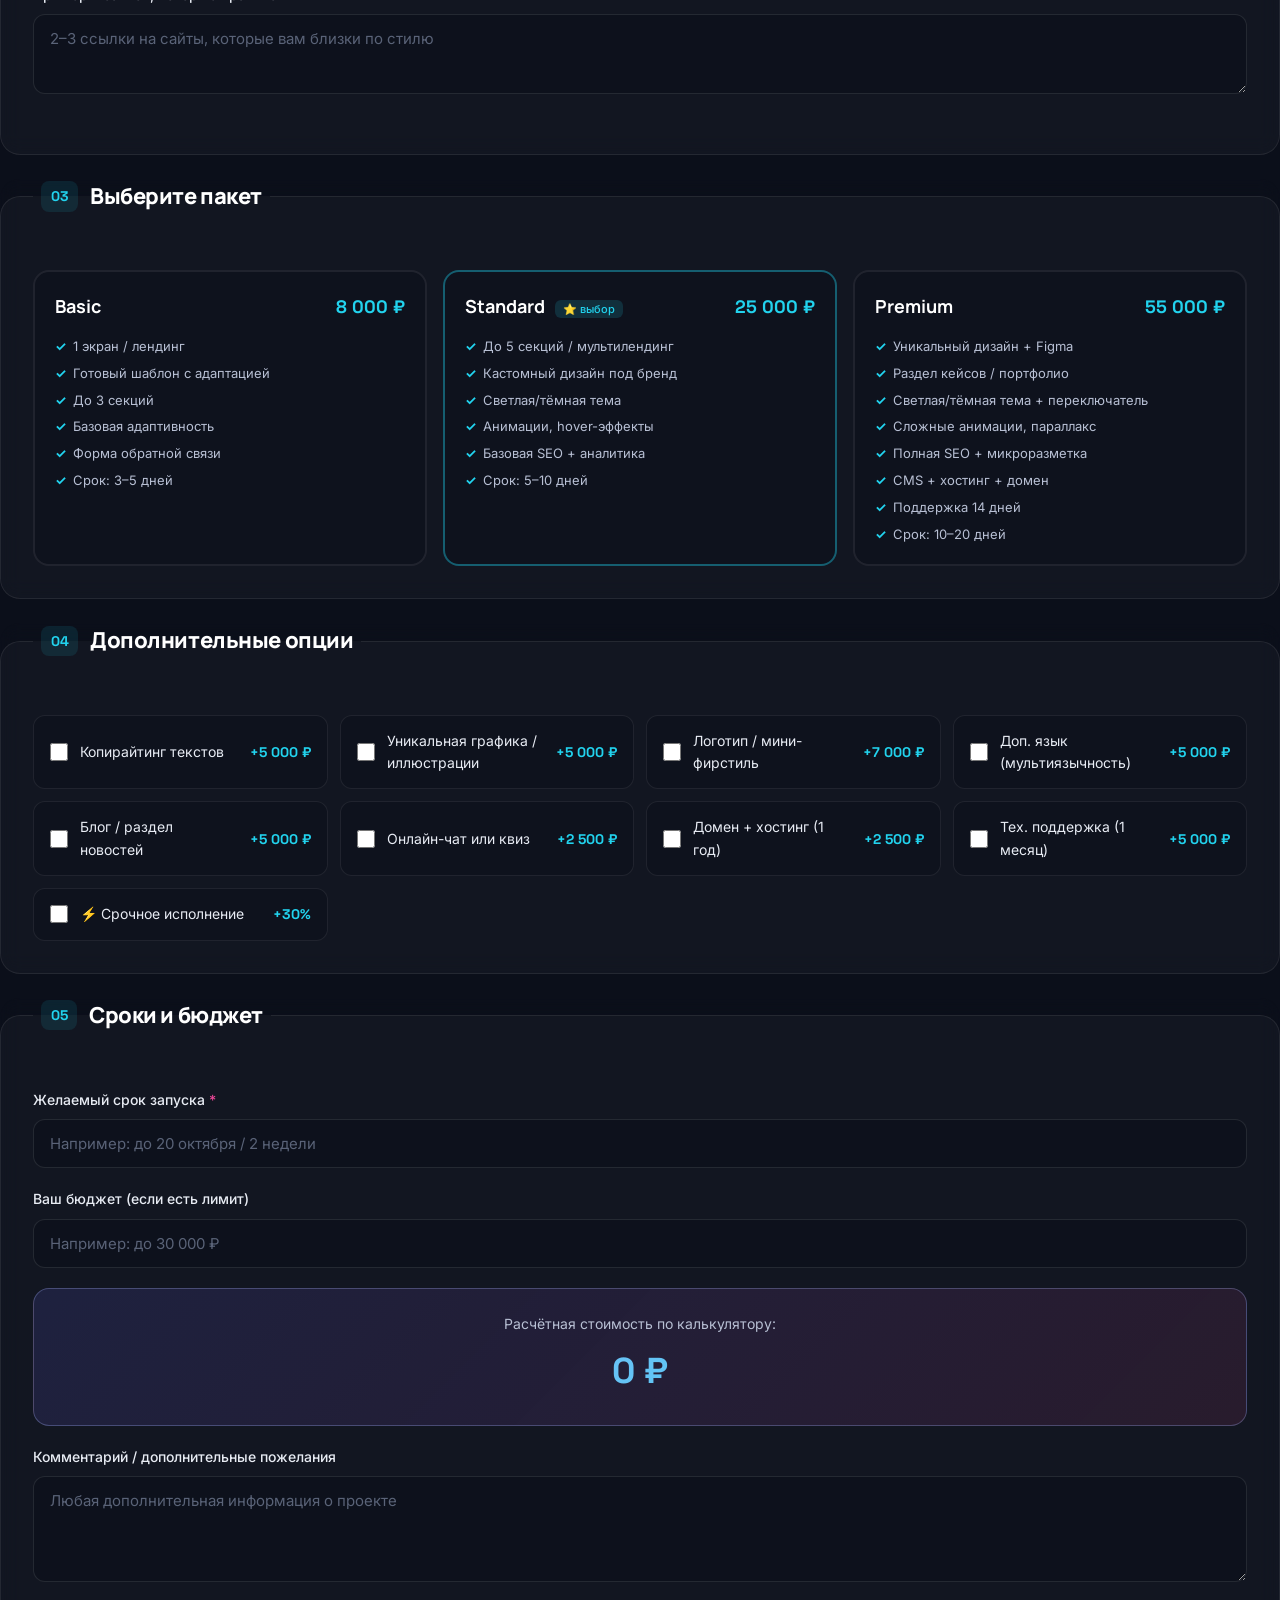
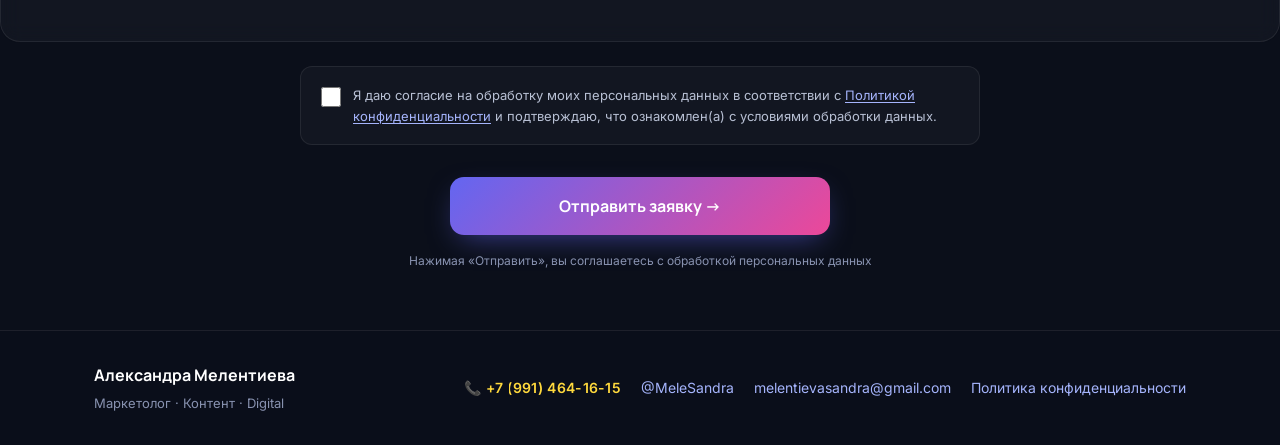
==== commit 832a9480: "Add files via upload" ====
--- a/briefs01-landing.html
+++ b/briefs01-landing.html
@@ -19,6 +19,7 @@
     </a>
     <nav class="contacts-nav">
       <a href="index.html">← К нишам</a>
+      <a href="tel:+79914641615">📞 +7 (991) 464-16-15</a>
       <a href="https://t.me/MeleSandra" target="_blank" rel="noopener">Telegram</a>
     </nav>
   </div>
@@ -249,13 +250,10 @@
       <p class="footer-role">Маркетолог · Контент · Digital</p>
     </div>
     <div class="footer-contacts">
-      <a href="privacy.html">Политика конфиденциальности</a>
+      <a href="tel:+79914641615">📞 +7 (991) 464-16-15</a>
       <a href="https://t.me/MeleSandra" target="_blank" rel="noopener">@MeleSandra</a>
       <a href="mailto:melentievasandra@gmail.com">melentievasandra@gmail.com</a>
+      <a href="privacy.html">Политика конфиденциальности</a>
     </div>
   </div>
-</footer>
-
-<script src="script.js"></script>
-</body>
-</html>+</footer>
--- a/style.css
+++ b/style.css
@@ -401,4 +401,16 @@
   .legal-content{padding:24px 20px}
   .legal-content h2{font-size:18px}
   .legal-content p,.legal-content li{font-size:14px}
+}
+/* Телефон в шапке и подвале */
+.contacts-nav a[href^="tel:"],
+.footer-contacts a[href^="tel:"] {
+  font-weight: 600;
+  color: #ffd93d;
+  letter-spacing: 0.3px;
+}
+
+.contacts-nav a[href^="tel:"]:hover,
+.footer-contacts a[href^="tel:"]:hover {
+  color: #fff;
 }
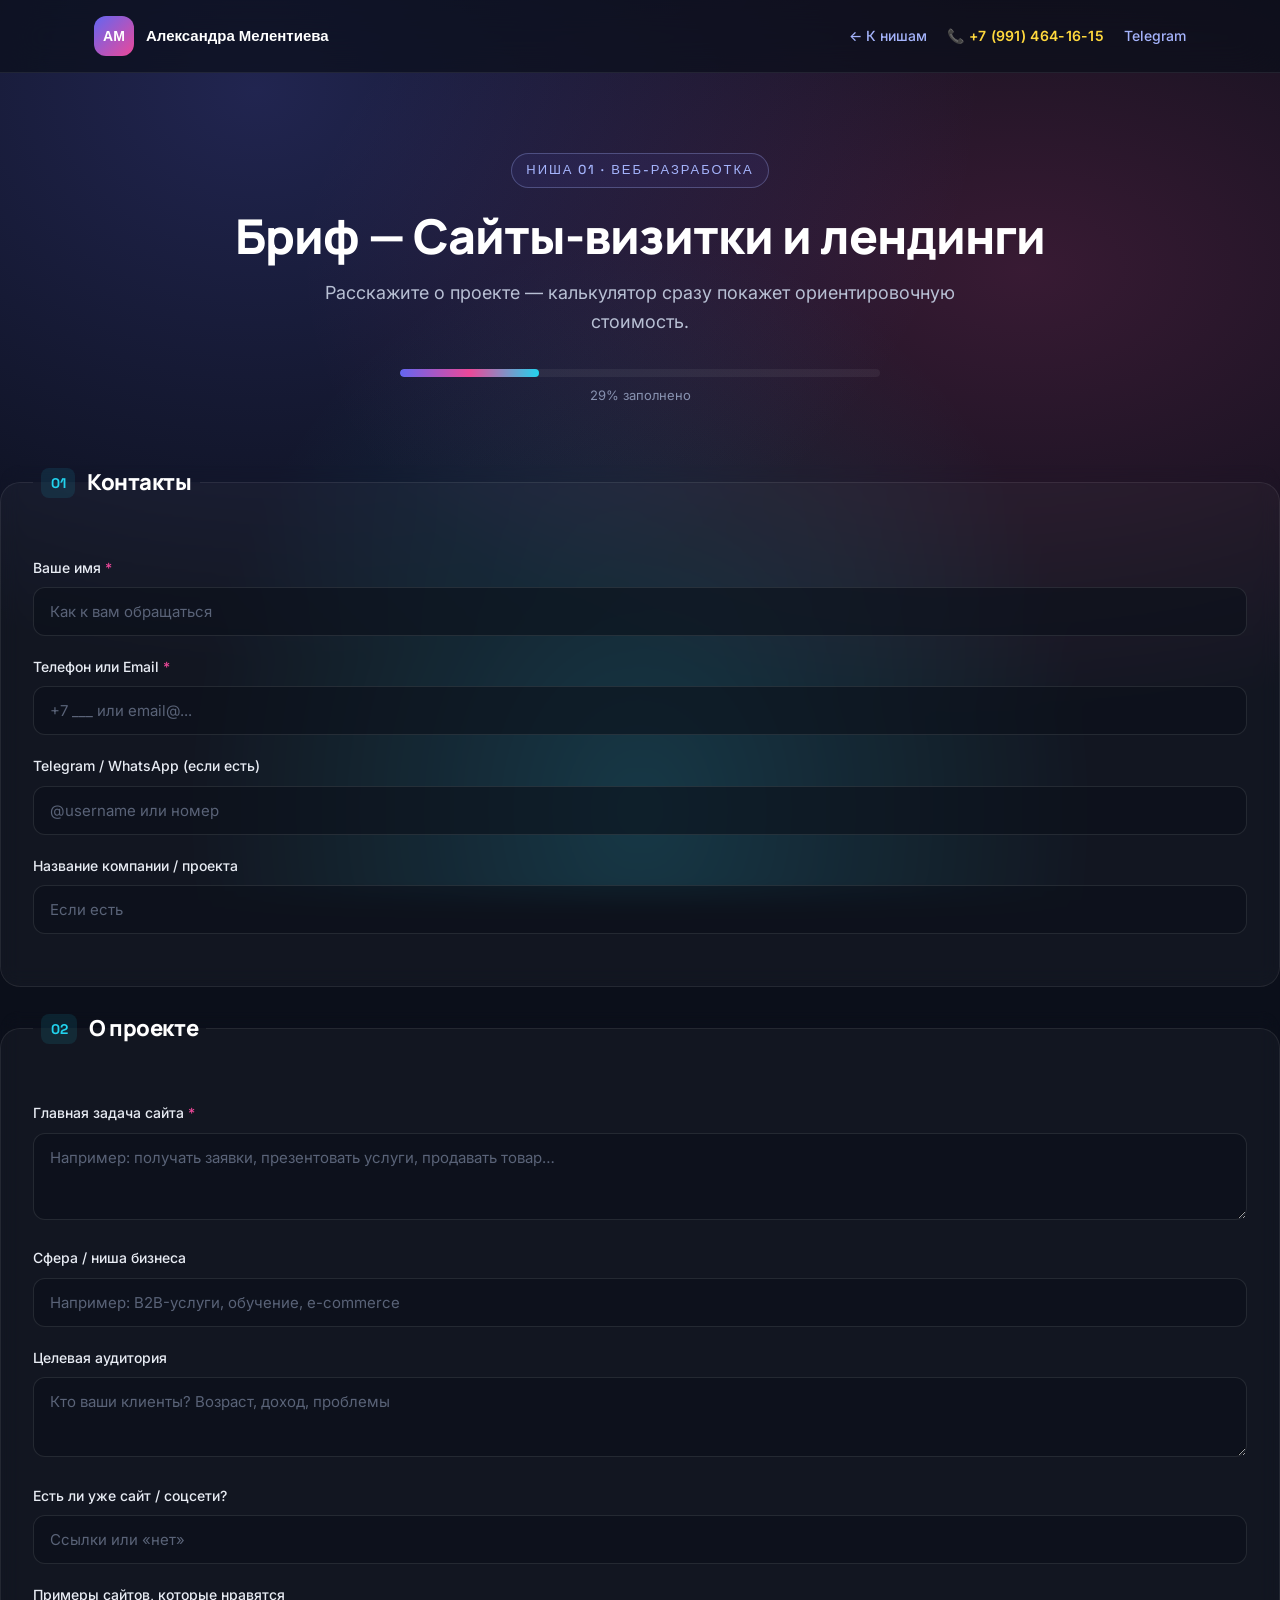
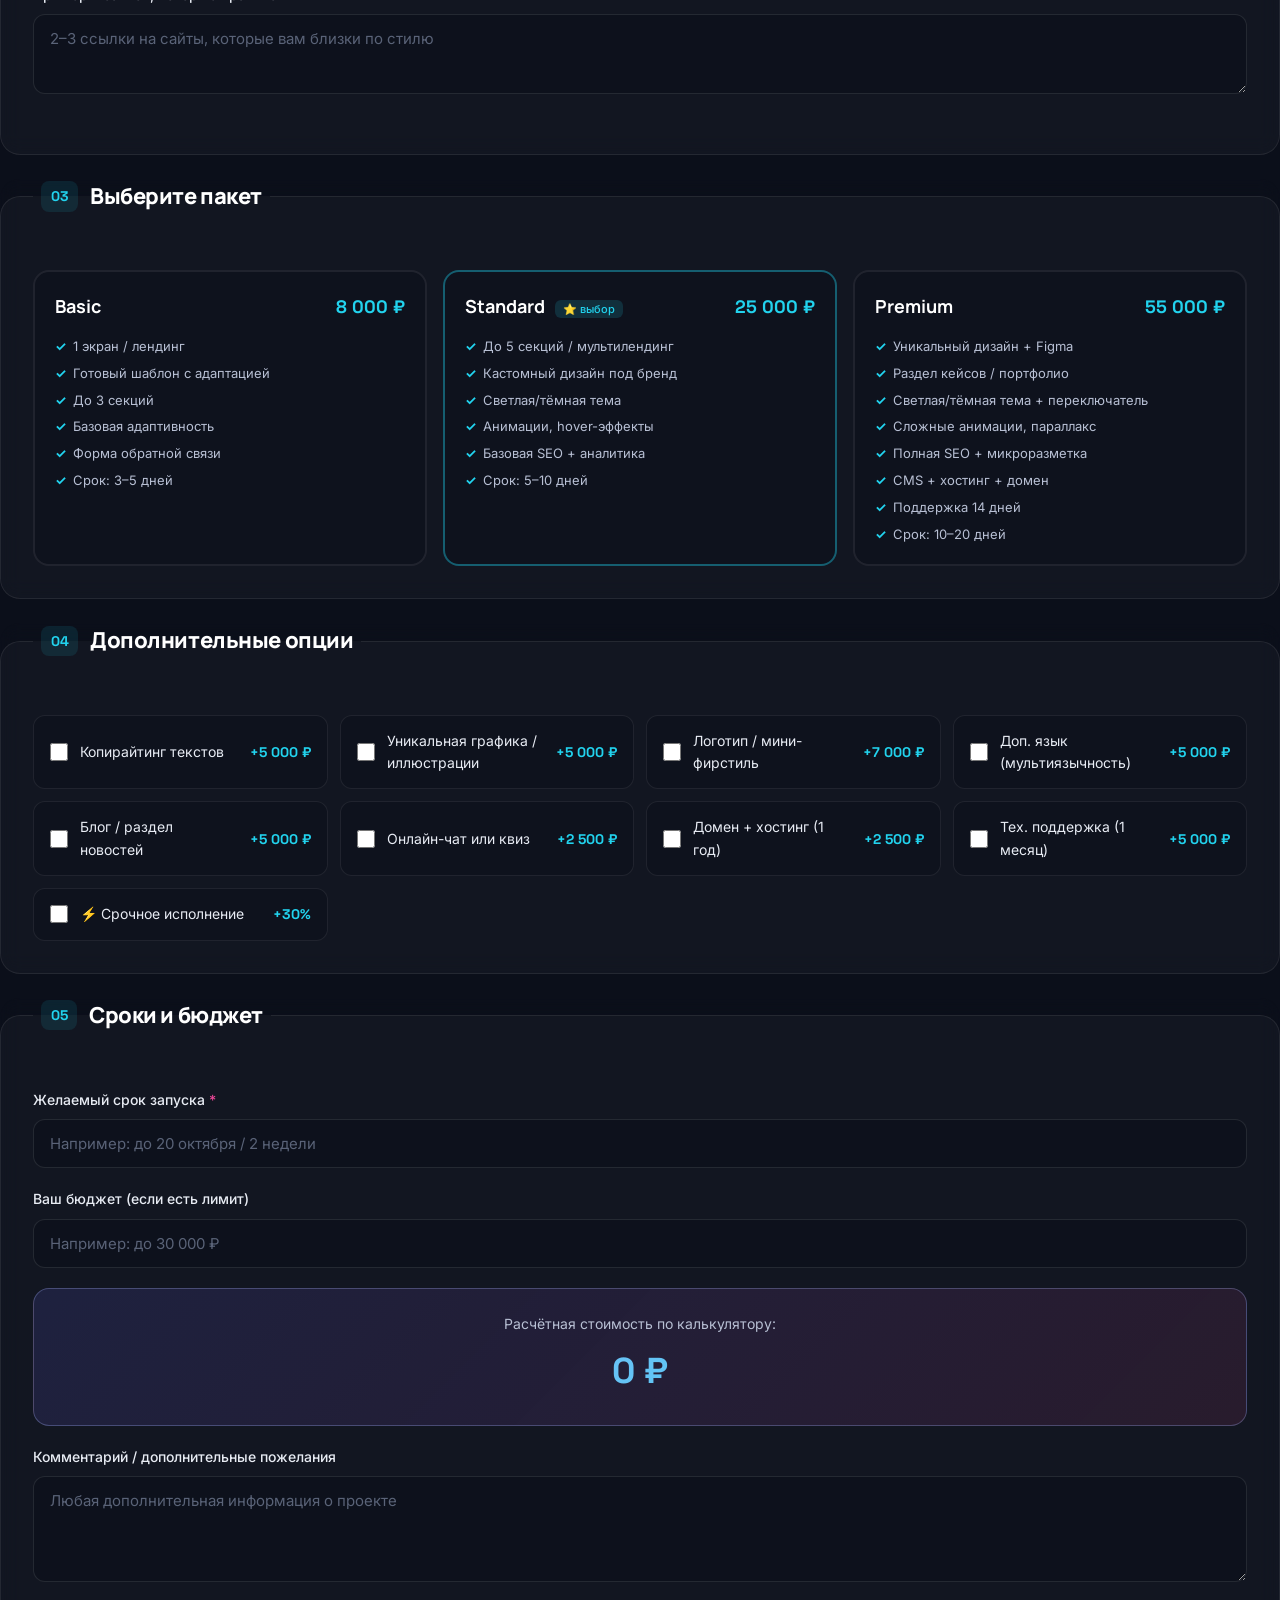
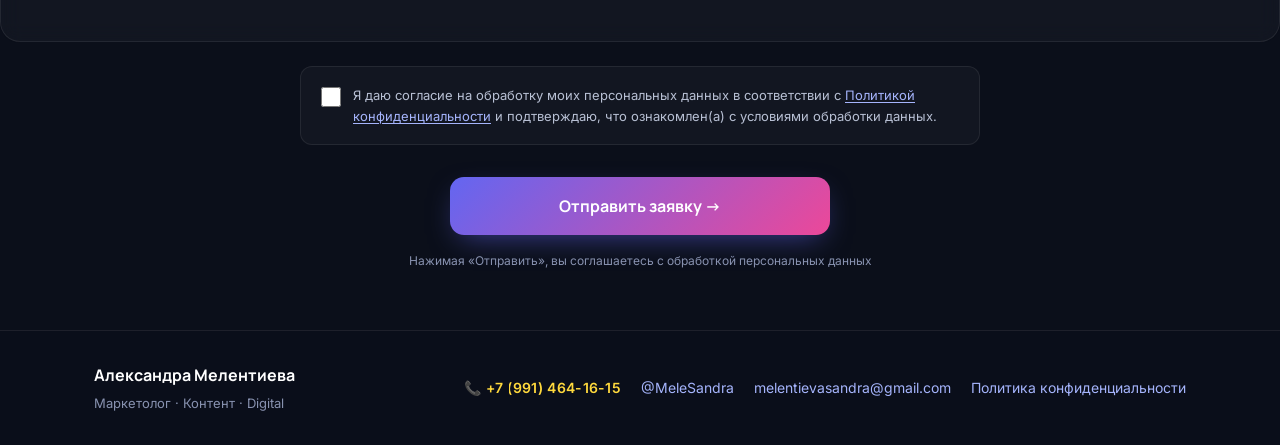
==== commit 04a47968: "Update briefs01-landing.html" ====
--- a/briefs01-landing.html
+++ b/briefs01-landing.html
@@ -253,7 +253,11 @@
       <a href="tel:+79914641615">📞 +7 (991) 464-16-15</a>
       <a href="https://t.me/MeleSandra" target="_blank" rel="noopener">@MeleSandra</a>
       <a href="mailto:melentievasandra@gmail.com">melentievasandra@gmail.com</a>
-      <a href="privacy.html">Политика конфиденциальности</a>
+            <a href="privacy.html">Политика конфиденциальности</a>
     </div>
   </div>
-</footer>+</footer>
+
+<script src="script.js"></script>
+</body>
+</html>
--- a/style.css
+++ b/style.css
@@ -35,15 +35,16 @@
   background:rgba(11,15,26,.7);
   border-bottom:1px solid rgba(255,255,255,.08);
 }
-.header-inner{display:flex;align-items:center;justify-content:space-between;padding:16px 24px}
-.logo{display:flex;align-items:center;gap:12px;font-family:'Space Grotesk',sans-serif;font-weight:700;color:#fff}
+.header-inner{display:flex;align-items:center;justify-content:space-between;padding:16px 24px;gap:16px}
+.logo{display:flex;align-items:center;gap:12px;font-family:'Space Grotesk',sans-serif;font-weight:700;color:#fff;flex-shrink:0}
 .logo-mark{
   width:40px;height:40px;border-radius:12px;
   background:linear-gradient(135deg,#6366F1,#EC4899);
   display:grid;place-items:center;font-size:14px;color:#fff;
+  flex-shrink:0;
 }
 .logo-text{font-size:15px}
-.contacts-nav{display:flex;gap:20px;font-size:14px;font-weight:500}
+.contacts-nav{display:flex;align-items:center;gap:20px;font-size:14px;font-weight:500}
 
 /* ===== Hero ===== */
 .hero,.brief-hero{padding:80px 0 60px;text-align:center}
@@ -287,16 +288,6 @@
 .footer-role{font-size:13px;color:#8892B0}
 .footer-contacts{display:flex;gap:20px;font-size:14px}
 
-/* ===== Адаптив ===== */
-@media (max-width:640px){
-  .hero,.brief-hero{padding:48px 0 32px}
-  .hero-stats{gap:24px}
-  .form-block{padding:20px}
-  .form-block legend{font-size:18px}
-  .contacts-nav{gap:12px;font-size:13px}
-  .logo-text{display:none}
-  .footer-inner{flex-direction:column;text-align:center}
-}
 /* ===== Чекбокс согласия ===== */
 .consent-block{
   max-width:680px;
@@ -397,11 +388,6 @@
   margin:40px 0 24px;
 }
 
-@media (max-width:640px){
-  .legal-content{padding:24px 20px}
-  .legal-content h2{font-size:18px}
-  .legal-content p,.legal-content li{font-size:14px}
-}
 /* Телефон в шапке и подвале */
 .contacts-nav a[href^="tel:"],
 .footer-contacts a[href^="tel:"] {
@@ -409,8 +395,123 @@
   color: #ffd93d;
   letter-spacing: 0.3px;
 }
-
 .contacts-nav a[href^="tel:"]:hover,
 .footer-contacts a[href^="tel:"]:hover {
   color: #fff;
+}
+
+/* Телефон — не разрывать по словам */
+a[href^="tel:"] {
+  white-space: nowrap;
+}
+
+/* ========================================
+   АДАПТИВ — ПЛАНШЕТЫ И МОБИЛЬНЫЕ
+   ======================================== */
+
+/* === До 768px === */
+@media (max-width: 768px) {
+
+  /* --- ШАПКА: компактно в одну строку --- */
+  .site-header {
+    padding: 8px 0;
+  }
+  .header-inner {
+    flex-wrap: nowrap;
+    gap: 12px;
+    padding: 10px 16px;
+  }
+  .logo {
+    gap: 8px;
+  }
+  .logo-mark {
+    width: 36px;
+    height: 36px;
+    font-size: 13px;
+  }
+  .logo-text {
+    display: none;
+  }
+  .contacts-nav {
+    flex-wrap: nowrap;
+    gap: 14px;
+    width: auto;
+    justify-content: flex-end;
+    font-size: 14px;
+  }
+  .contacts-nav a {
+    white-space: nowrap;
+  }
+  /* Телефон в шапке — компактная иконка */
+  .contacts-nav a[href^="tel:"] {
+    font-size: 18px;
+    padding: 2px 4px;
+  }
+
+  /* --- HERO --- */
+  .hero, .brief-hero {
+    padding: 48px 0 32px;
+  }
+  .hero-stats {
+    gap: 24px;
+  }
+
+  /* --- ФОРМА --- */
+  .form-block {
+    padding: 20px;
+  }
+  .form-block legend {
+    font-size: 18px;
+  }
+
+  /* --- ПОДВАЛ --- */
+  .footer-inner {
+    flex-direction: column;
+    align-items: flex-start;
+    gap: 20px;
+    text-align: left;
+  }
+  .footer-contacts {
+    flex-direction: column;
+    align-items: flex-start;
+    gap: 12px;
+    width: 100%;
+  }
+  .footer-contacts a {
+    font-size: 15px;
+    white-space: nowrap;
+    word-break: keep-all;
+  }
+  .footer-name {
+    font-size: 18px;
+  }
+  .footer-role {
+    font-size: 14px;
+  }
+
+  /* --- ПОЛИТИКА --- */
+  .legal-content {
+    padding: 24px 20px;
+  }
+  .legal-content h2 {
+    font-size: 18px;
+  }
+  .legal-content p,
+  .legal-content li {
+    font-size: 14px;
+  }
+}
+
+/* === Очень узкие экраны (до 400px) === */
+@media (max-width: 400px) {
+  .contacts-nav {
+    gap: 10px;
+    font-size: 13px;
+  }
+  .contacts-nav a[href^="tel:"] {
+    font-size: 17px;
+  }
+  .footer-contacts a {
+    font-size: 14px;
+  }
 }
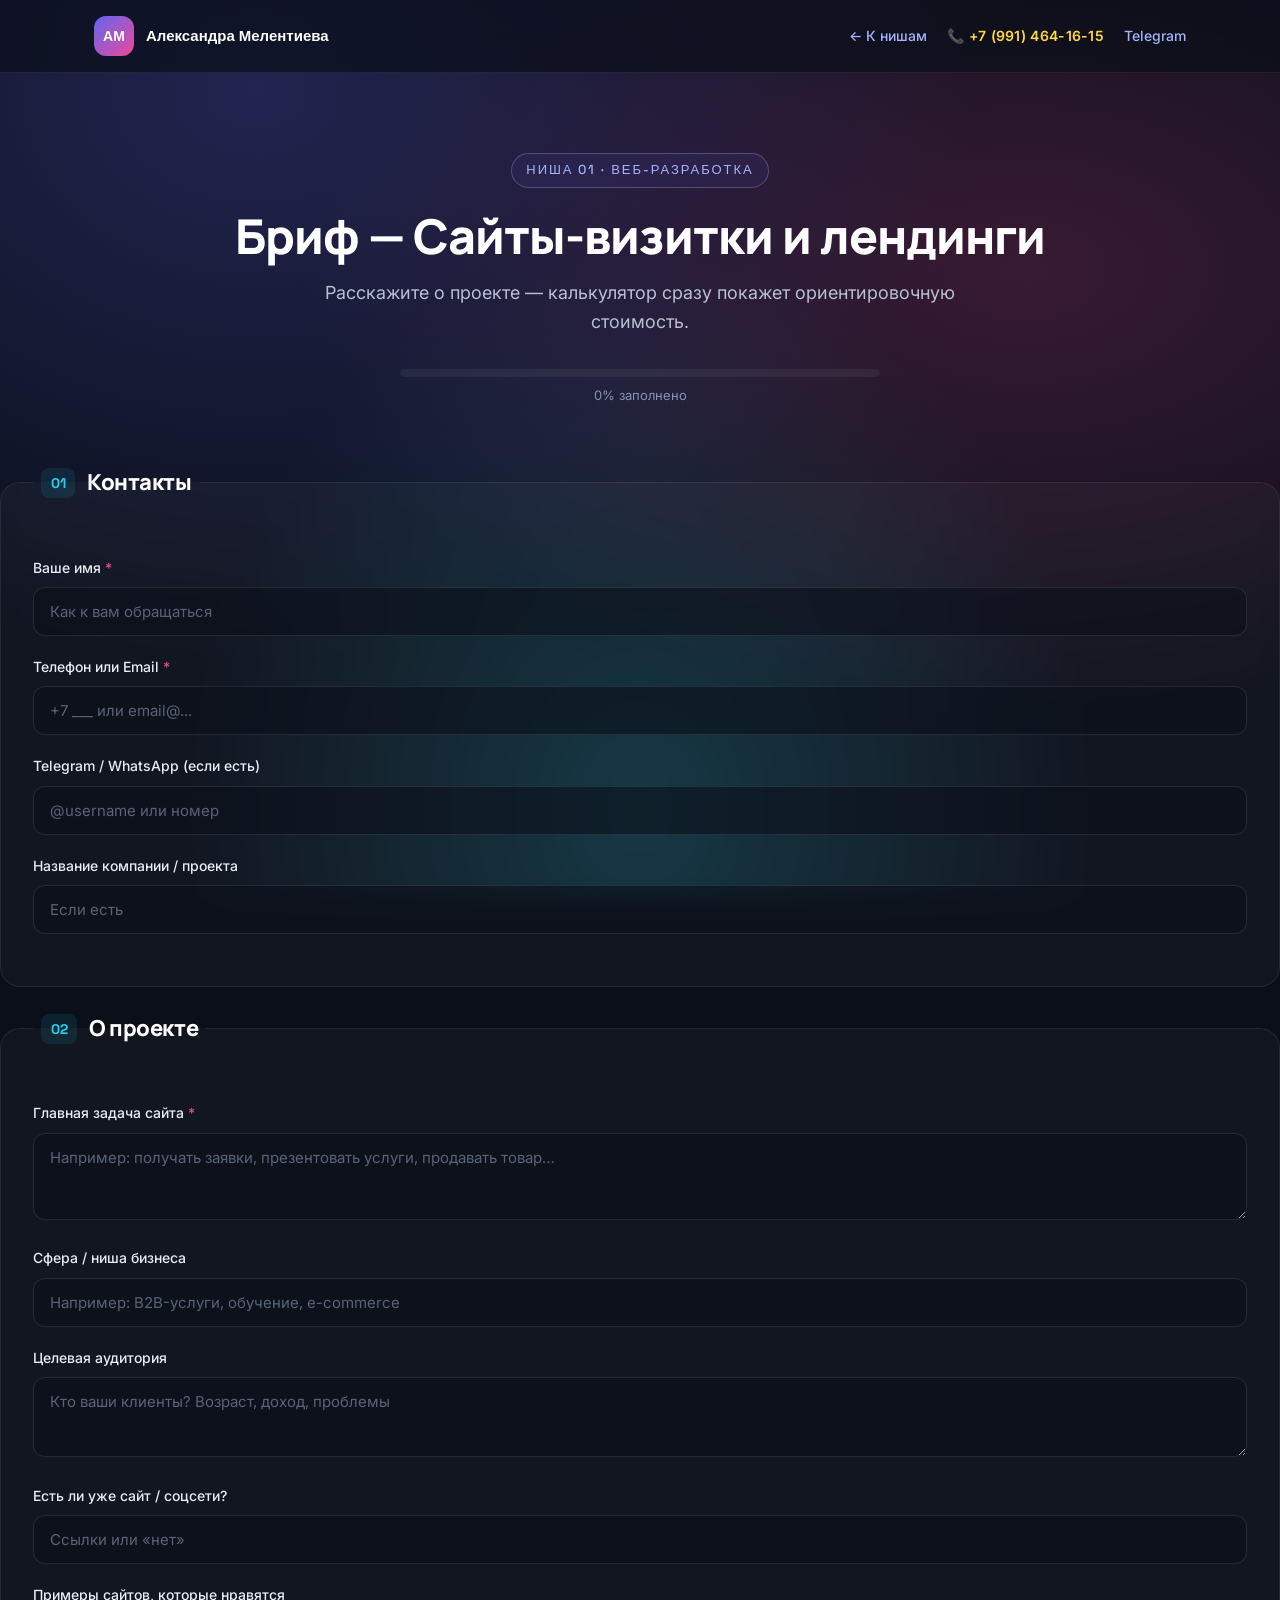
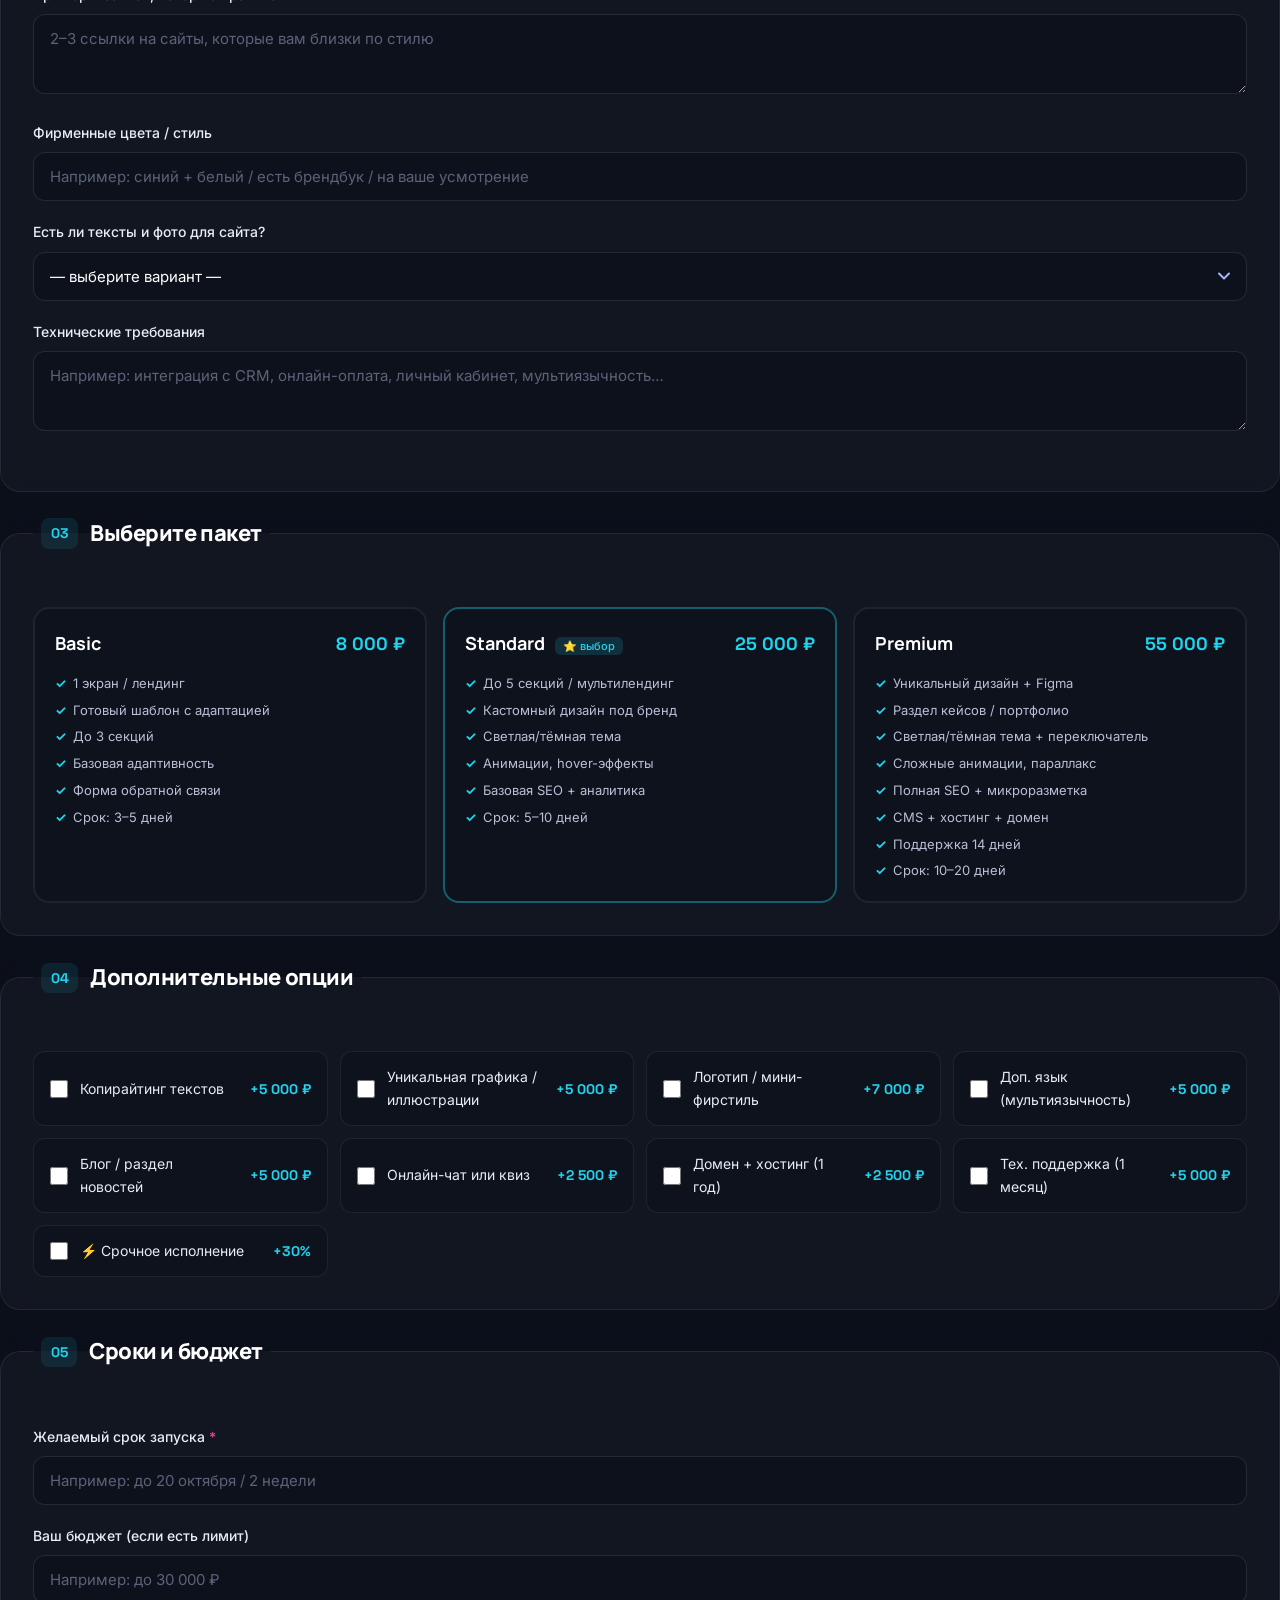
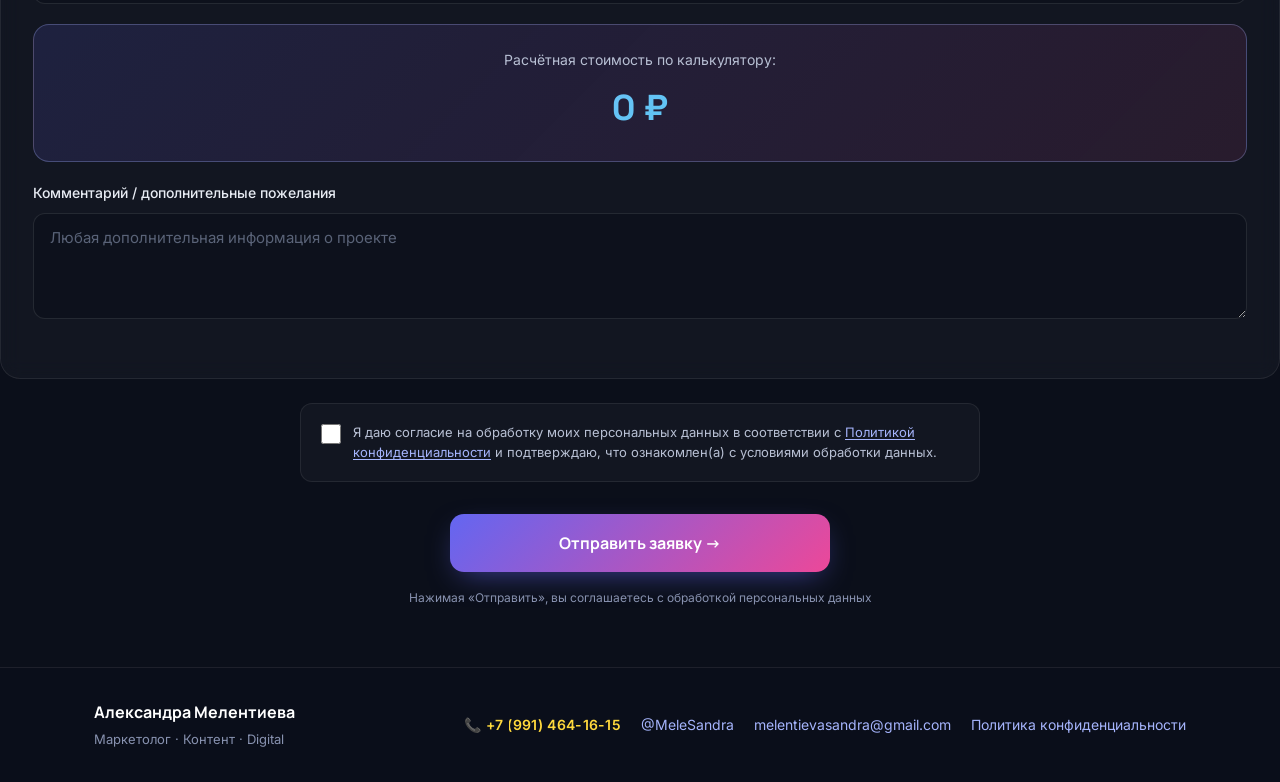
==== commit d4128abb: "Add files via upload" ====
--- a/briefs01-landing.html
+++ b/briefs01-landing.html
@@ -71,17 +71,17 @@
 
       <label class="field">
         <span class="field-label">Главная задача сайта <em>*</em></span>
-        <textarea name="Задача" required rows="3" placeholder="Например: получать заявки, презентовать услуги, продавать товар…"></textarea>
+        <textarea name="Задача_сайта" required rows="3" placeholder="Например: получать заявки, презентовать услуги, продавать товар…"></textarea>
       </label>
 
       <label class="field">
         <span class="field-label">Сфера / ниша бизнеса</span>
-        <input type="text" name="Сфера" placeholder="Например: B2B-услуги, обучение, e-commerce">
+        <input type="text" name="Сфера_бизнеса" placeholder="Например: B2B-услуги, обучение, e-commerce">
       </label>
 
       <label class="field">
         <span class="field-label">Целевая аудитория</span>
-        <textarea name="ЦА" rows="2" placeholder="Кто ваши клиенты? Возраст, доход, проблемы"></textarea>
+        <textarea name="Целевая_аудитория" rows="2" placeholder="Кто ваши клиенты? Возраст, доход, проблемы"></textarea>
       </label>
 
       <label class="field">
@@ -91,7 +91,29 @@
 
       <label class="field">
         <span class="field-label">Примеры сайтов, которые нравятся</span>
-        <textarea name="Референсы" rows="2" placeholder="2–3 ссылки на сайты, которые вам близки по стилю"></textarea>
+        <textarea name="Референсы_сайтов" rows="2" placeholder="2–3 ссылки на сайты, которые вам близки по стилю"></textarea>
+      </label>
+
+      <label class="field">
+        <span class="field-label">Фирменные цвета / стиль</span>
+        <input type="text" name="Цвета_фирстиль" placeholder="Например: синий + белый / есть брендбук / на ваше усмотрение">
+      </label>
+
+      <label class="field">
+        <span class="field-label">Есть ли тексты и фото для сайта?</span>
+        <select name="Тексты_фото_наличие">
+          <option value="">— выберите вариант —</option>
+          <option value="Всё есть (тексты + фото)">Всё есть (тексты + фото)</option>
+          <option value="Есть только тексты">Есть только тексты</option>
+          <option value="Есть только фото">Есть только фото</option>
+          <option value="Ничего нет, нужно создать">Ничего нет, нужно создать</option>
+          <option value="Часть есть, часть нужна">Часть есть, часть нужна</option>
+        </select>
+      </label>
+
+      <label class="field">
+        <span class="field-label">Технические требования</span>
+        <textarea name="Технические_требования" rows="2" placeholder="Например: интеграция с CRM, онлайн-оплата, личный кабинет, мультиязычность…"></textarea>
       </label>
     </fieldset>
 
@@ -210,7 +232,7 @@
 
       <label class="field">
         <span class="field-label">Ваш бюджет (если есть лимит)</span>
-        <input type="text" name="Бюджет_клиента" placeholder="Например: до 30 000 ₽">
+        <input type="text" name="Бюджет" placeholder="Например: до 30 000 ₽">
       </label>
 
       <div class="total-box">
@@ -219,7 +241,7 @@
         <input type="hidden" name="Итог_калькулятора" id="totalHidden" value="0 ₽">
       </div>
 
-            <label class="field">
+      <label class="field">
         <span class="field-label">Комментарий / дополнительные пожелания</span>
         <textarea name="Комментарий" rows="4" placeholder="Любая дополнительная информация о проекте"></textarea>
       </label>
@@ -252,12 +274,12 @@
     <div class="footer-contacts">
       <a href="tel:+79914641615">📞 +7 (991) 464-16-15</a>
       <a href="https://t.me/MeleSandra" target="_blank" rel="noopener">@MeleSandra</a>
-      <a href="mailto:melentievasandra@gmail.com">melentievasandra@gmail.com</a>
-            <a href="privacy.html">Политика конфиденциальности</a>
+      <a href="mailto:melentievasandra@gmail.com">melentievasandra@gmail.com</a>      
+      <a href="privacy.html">Политика конфиденциальности</a>
     </div>
   </div>
 </footer>
 
 <script src="script.js"></script>
 </body>
-</html>
+</html>
--- a/style.css
+++ b/style.css
@@ -35,16 +35,15 @@
   background:rgba(11,15,26,.7);
   border-bottom:1px solid rgba(255,255,255,.08);
 }
-.header-inner{display:flex;align-items:center;justify-content:space-between;padding:16px 24px;gap:16px}
-.logo{display:flex;align-items:center;gap:12px;font-family:'Space Grotesk',sans-serif;font-weight:700;color:#fff;flex-shrink:0}
+.header-inner{display:flex;align-items:center;justify-content:space-between;padding:16px 24px}
+.logo{display:flex;align-items:center;gap:12px;font-family:'Space Grotesk',sans-serif;font-weight:700;color:#fff}
 .logo-mark{
   width:40px;height:40px;border-radius:12px;
   background:linear-gradient(135deg,#6366F1,#EC4899);
   display:grid;place-items:center;font-size:14px;color:#fff;
-  flex-shrink:0;
 }
 .logo-text{font-size:15px}
-.contacts-nav{display:flex;align-items:center;gap:20px;font-size:14px;font-weight:500}
+.contacts-nav{display:flex;gap:20px;font-size:14px;font-weight:500}
 
 /* ===== Hero ===== */
 .hero,.brief-hero{padding:80px 0 60px;text-align:center}
@@ -288,6 +287,16 @@
 .footer-role{font-size:13px;color:#8892B0}
 .footer-contacts{display:flex;gap:20px;font-size:14px}
 
+/* ===== Адаптив ===== */
+@media (max-width:640px){
+  .hero,.brief-hero{padding:48px 0 32px}
+  .hero-stats{gap:24px}
+  .form-block{padding:20px}
+  .form-block legend{font-size:18px}
+  .contacts-nav{gap:12px;font-size:13px}
+  .logo-text{display:none}
+  .footer-inner{flex-direction:column;text-align:center}
+}
 /* ===== Чекбокс согласия ===== */
 .consent-block{
   max-width:680px;
@@ -388,6 +397,11 @@
   margin:40px 0 24px;
 }
 
+@media (max-width:640px){
+  .legal-content{padding:24px 20px}
+  .legal-content h2{font-size:18px}
+  .legal-content p,.legal-content li{font-size:14px}
+}
 /* Телефон в шапке и подвале */
 .contacts-nav a[href^="tel:"],
 .footer-contacts a[href^="tel:"] {
@@ -395,73 +409,45 @@
   color: #ffd93d;
   letter-spacing: 0.3px;
 }
+
 .contacts-nav a[href^="tel:"]:hover,
 .footer-contacts a[href^="tel:"]:hover {
   color: #fff;
 }
+/* ========================================
+   ИСПРАВЛЕНИЕ ФУТЕРА И ШАПКИ НА МОБИЛЬНЫХ
+   ======================================== */
 
 /* Телефон — не разрывать по словам */
 a[href^="tel:"] {
   white-space: nowrap;
 }
 
-/* ========================================
-   АДАПТИВ — ПЛАНШЕТЫ И МОБИЛЬНЫЕ
-   ======================================== */
-
-/* === До 768px === */
+/* === Мобильные устройства (до 768px) === */
 @media (max-width: 768px) {
 
-  /* --- ШАПКА: компактно в одну строку --- */
-  .site-header {
-    padding: 8px 0;
-  }
+  /* --- ШАПКА --- */
   .header-inner {
-    flex-wrap: nowrap;
+    flex-wrap: wrap;
     gap: 12px;
-    padding: 10px 16px;
-  }
-  .logo {
-    gap: 8px;
-  }
-  .logo-mark {
-    width: 36px;
-    height: 36px;
-    font-size: 13px;
-  }
+    padding: 12px 0;
+  }
+
   .logo-text {
-    display: none;
-  }
+    font-size: 14px;
+  }
+
   .contacts-nav {
-    flex-wrap: nowrap;
-    gap: 14px;
-    width: auto;
-    justify-content: flex-end;
+    display: flex;
+    flex-wrap: wrap;
+    gap: 10px 14px;
+    width: 100%;
+    justify-content: flex-start;
+  }
+
+  .contacts-nav a {
     font-size: 14px;
-  }
-  .contacts-nav a {
     white-space: nowrap;
-  }
-  /* Телефон в шапке — компактная иконка */
-  .contacts-nav a[href^="tel:"] {
-    font-size: 18px;
-    padding: 2px 4px;
-  }
-
-  /* --- HERO --- */
-  .hero, .brief-hero {
-    padding: 48px 0 32px;
-  }
-  .hero-stats {
-    gap: 24px;
-  }
-
-  /* --- ФОРМА --- */
-  .form-block {
-    padding: 20px;
-  }
-  .form-block legend {
-    font-size: 18px;
   }
 
   /* --- ПОДВАЛ --- */
@@ -471,47 +457,209 @@
     gap: 20px;
     text-align: left;
   }
+
   .footer-contacts {
+    display: flex;
     flex-direction: column;
     align-items: flex-start;
     gap: 12px;
     width: 100%;
   }
+
   .footer-contacts a {
     font-size: 15px;
     white-space: nowrap;
     word-break: keep-all;
   }
+
   .footer-name {
     font-size: 18px;
   }
+
   .footer-role {
     font-size: 14px;
   }
-
-  /* --- ПОЛИТИКА --- */
-  .legal-content {
-    padding: 24px 20px;
-  }
-  .legal-content h2 {
-    font-size: 18px;
-  }
-  .legal-content p,
-  .legal-content li {
-    font-size: 14px;
-  }
 }
 
 /* === Очень узкие экраны (до 400px) === */
 @media (max-width: 400px) {
-  .contacts-nav {
-    gap: 10px;
+
+  .logo-text {
     font-size: 13px;
   }
-  .contacts-nav a[href^="tel:"] {
-    font-size: 17px;
-  }
+
+  .contacts-nav a {
+    font-size: 13px;
+  }
+
   .footer-contacts a {
     font-size: 14px;
   }
+}
+
+/* ========================================
+   ЧЕКБОКСЫ-СЕТКА (для выбора соцсетей и др.)
+   ======================================== */
+
+.checkbox-grid{
+  display:grid;
+  grid-template-columns:repeat(auto-fill,minmax(200px,1fr));
+  gap:10px;
+  margin-top:8px;
+}
+
+.check-item{
+  display:flex;
+  align-items:center;
+  gap:10px;
+  background:rgba(11,15,26,.5);
+  border:1px solid rgba(255,255,255,.08);
+  border-radius:10px;
+  padding:12px 14px;
+  cursor:pointer;
+  font-size:14px;
+  color:#E8ECF4;
+  transition:all .2s;
+}
+
+.check-item:hover{
+  border-color:rgba(165,180,252,.3);
+  background:rgba(11,15,26,.7);
+}
+
+.check-item input[type="checkbox"]{
+  width:18px;
+  height:18px;
+  flex-shrink:0;
+  accent-color:#6366F1;
+  cursor:pointer;
+}
+
+.check-item:has(input:checked){
+  border-color:#A5B4FC;
+  background:rgba(99,102,241,.1);
+  color:#fff;
+}
+
+/* На мобильных — в одну колонку */
+@media (max-width:480px){
+  .checkbox-grid{
+    grid-template-columns:1fr;
+  }
+}
+
+/* ========================================
+   СТИЛИ ДЛЯ <SELECT> (выпадающие списки)
+   ======================================== */
+
+.field select{
+  width:100%;
+  padding:14px 16px;
+  background:rgba(11,15,26,.6);
+  border:1px solid rgba(255,255,255,.1);
+  border-radius:12px;
+  color:#fff;
+  font-family:inherit;
+  font-size:15px;
+  cursor:pointer;
+  transition:all .2s;
+  -webkit-appearance:none;
+  -moz-appearance:none;
+  appearance:none;
+  /* Кастомная стрелочка */
+  background-image:url("data:image/svg+xml;charset=UTF-8,%3csvg xmlns='http://www.w3.org/2000/svg' width='12' height='8' viewBox='0 0 12 8' fill='none'%3e%3cpath d='M1 1.5L6 6.5L11 1.5' stroke='%23A5B4FC' stroke-width='2' stroke-linecap='round' stroke-linejoin='round'/%3e%3c/svg%3e");
+  background-repeat:no-repeat;
+  background-position:right 16px center;
+  background-size:12px 8px;
+  padding-right:44px;
+}
+
+.field select:focus{
+  outline:none;
+  border-color:#A5B4FC;
+  background-color:rgba(11,15,26,.9);
+  box-shadow:0 0 0 4px rgba(99,102,241,.15);
+}
+
+.field select option{
+  background:#0B0F1A;
+  color:#fff;
+  padding:10px;
+}
+
+/* ========================================
+   СТИЛИ ДЛЯ DISABLED-КАРТОЧЕК (на будущее)
+   ======================================== */
+
+.niche-card.disabled{
+  opacity:.45;
+  cursor:not-allowed;
+  pointer-events:none;
+  filter:grayscale(.4);
+}
+.niche-card.disabled:hover{
+  transform:none;
+  box-shadow:none;
+}
+
+/* ========================================
+   ТОСТ-УВЕДОМЛЕНИЯ
+   ======================================== */
+
+.toast-notification{
+  position:fixed;
+  top:24px;
+  right:24px;
+  z-index:9999;
+  max-width:380px;
+  padding:16px 20px;
+  border-radius:14px;
+  font-family:'Inter',sans-serif;
+  font-size:14px;
+  font-weight:500;
+  line-height:1.5;
+  color:#fff;
+  backdrop-filter:blur(16px);
+  border:1px solid rgba(255,255,255,.12);
+  box-shadow:0 20px 50px -10px rgba(0,0,0,.5);
+  transform:translateX(120%);
+  transition:transform .4s cubic-bezier(.4,0,.2,1);
+}
+
+.toast-notification.toast-show{
+  transform:translateX(0);
+}
+
+.toast-success{
+  background:linear-gradient(135deg,rgba(34,211,238,.95),rgba(99,102,241,.95));
+}
+
+.toast-error{
+  background:linear-gradient(135deg,rgba(236,72,153,.95),rgba(239,68,68,.95));
+}
+
+@media (max-width:640px){
+  .toast-notification{
+    top:auto;
+    bottom:24px;
+    right:16px;
+    left:16px;
+    max-width:none;
+    transform:translateY(120%);
+  }
+  .toast-notification.toast-show{
+    transform:translateY(0);
+  }
+}
+
+/* ===== Цитата текста согласия в политике ===== */
+.legal-content .consent-quote{
+  background:rgba(99,102,241,.08);
+  border-left:3px solid #A5B4FC;
+  border-radius:8px;
+  padding:14px 18px;
+  margin:12px 0;
+  font-style:italic;
+  color:#E8ECF4;
+  font-size:14.5px;
 }
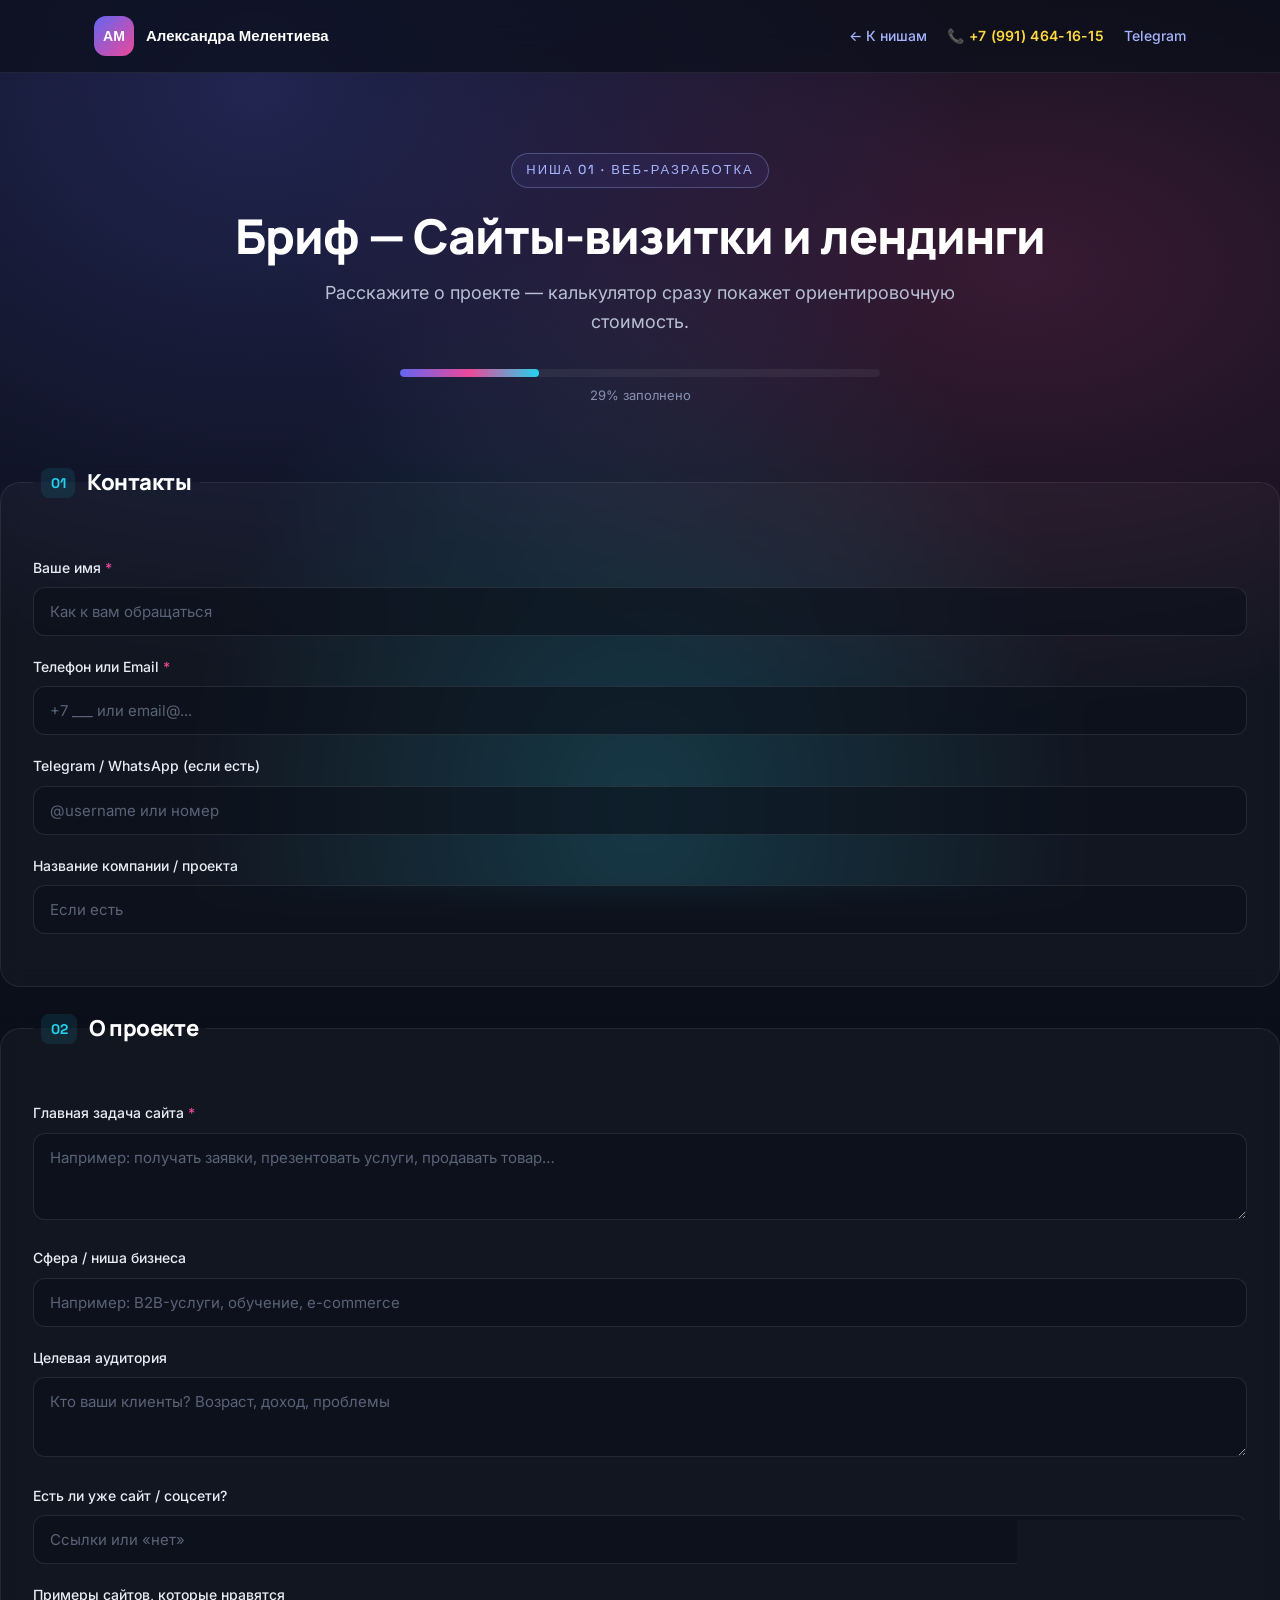
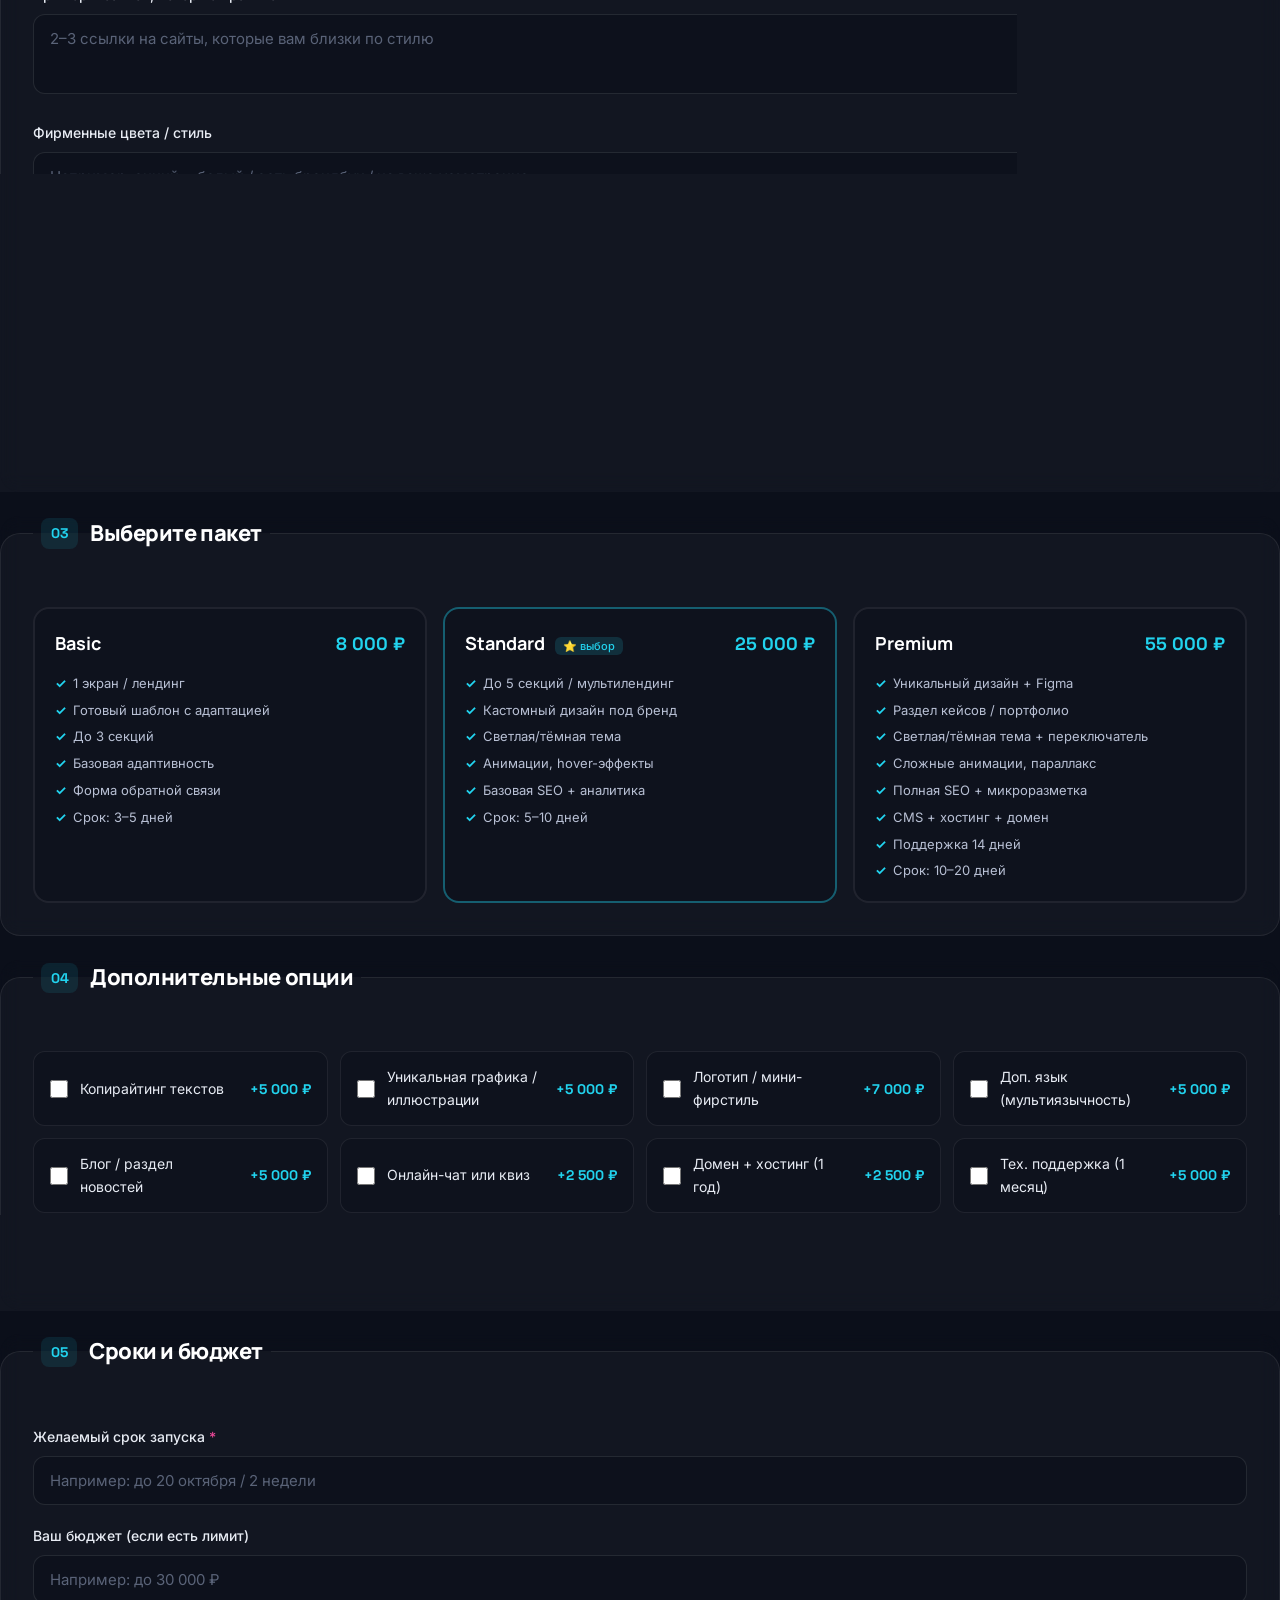
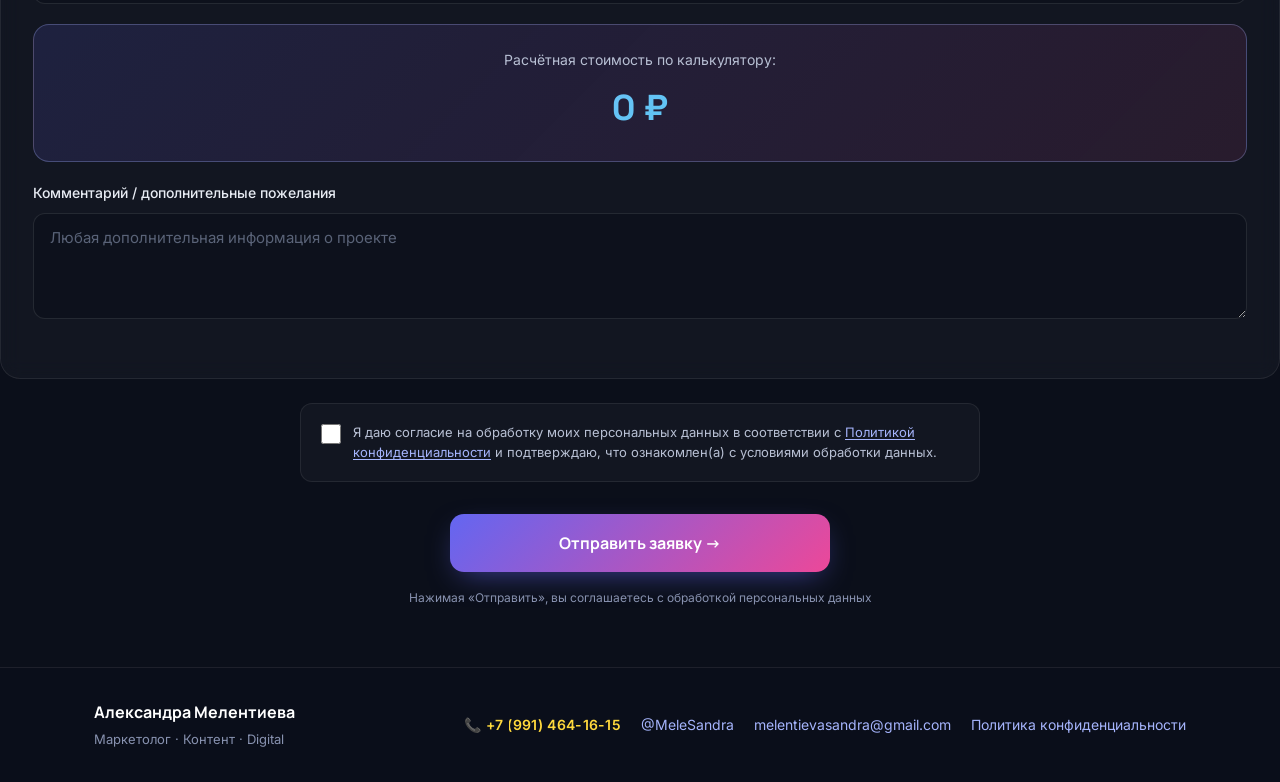
==== commit 396b0863: "Update briefs01-landing.html" ====
--- a/briefs01-landing.html
+++ b/briefs01-landing.html
@@ -40,7 +40,8 @@
 
     <!-- Скрытые поля для CRM (Make + Google Sheets) -->
     <input type="hidden" name="Ниша" value="Сайты-визитки и лендинги">
-    <input type="hidden" name="Платформа" value="Сайт melentieva.ru">
+    <input type="hidden" name="Ниша_ID" value="landing">
+    <input type="hidden" name="Платформа" value="https://alexandra-melenteva.github.io/brief-melentieva/">
 
     <fieldset class="form-block">
       <legend><span class="block-num">01</span> Контакты</legend>
@@ -282,4 +283,4 @@
 
 <script src="script.js"></script>
 </body>
-</html>+</html>
--- a/style.css
+++ b/style.css
@@ -35,15 +35,29 @@
   background:rgba(11,15,26,.7);
   border-bottom:1px solid rgba(255,255,255,.08);
 }
-.header-inner{display:flex;align-items:center;justify-content:space-between;padding:16px 24px}
+.header-inner{display:flex;align-items:center;justify-content:space-between;padding:16px 24px;gap:20px}
 .logo{display:flex;align-items:center;gap:12px;font-family:'Space Grotesk',sans-serif;font-weight:700;color:#fff}
 .logo-mark{
   width:40px;height:40px;border-radius:12px;
   background:linear-gradient(135deg,#6366F1,#EC4899);
   display:grid;place-items:center;font-size:14px;color:#fff;
+  flex-shrink:0;
 }
 .logo-text{font-size:15px}
-.contacts-nav{display:flex;gap:20px;font-size:14px;font-weight:500}
+.contacts-nav{display:flex;gap:20px;font-size:14px;font-weight:500;flex-wrap:wrap;align-items:center}
+
+/* Жёлтый телефон в шапке и подвале */
+.contacts-nav a[href^="tel:"],
+.footer-contacts a[href^="tel:"]{
+  font-weight:600;
+  color:#ffd93d;
+  letter-spacing:.3px;
+}
+.contacts-nav a[href^="tel:"]:hover,
+.footer-contacts a[href^="tel:"]:hover{color:#fff}
+
+/* Телефон — не разрывать по словам */
+a[href^="tel:"]{white-space:nowrap}
 
 /* ===== Hero ===== */
 .hero,.brief-hero{padding:80px 0 60px;text-align:center}
@@ -95,6 +109,15 @@
   color:#22D3EE;font-size:15px;
 }
 
+/* Disabled-карточки (на будущее) */
+.niche-card.disabled{
+  opacity:.45;
+  cursor:not-allowed;
+  pointer-events:none;
+  filter:grayscale(.4);
+}
+.niche-card.disabled:hover{transform:none;box-shadow:none}
+
 /* ===== Шаги «Как работает» ===== */
 .how-grid{display:grid;grid-template-columns:repeat(auto-fit,minmax(220px,1fr));gap:20px}
 .how-step{
@@ -163,395 +186,7 @@
 }
 .field textarea{resize:vertical;min-height:80px}
 
-/* ===== Пакеты ===== */
-.packages{display:grid;grid-template-columns:repeat(auto-fit,minmax(220px,1fr));gap:16px}
-.pkg-card{position:relative;cursor:pointer}
-.pkg-card input{position:absolute;opacity:0;pointer-events:none}
-.pkg-inner{
-  background:rgba(11,15,26,.5);
-  border:2px solid rgba(255,255,255,.08);
-  border-radius:16px;padding:20px;height:100%;
-  transition:all .25s;
-}
-.pkg-card:hover .pkg-inner{border-color:rgba(165,180,252,.4)}
-.pkg-card input:checked + .pkg-inner{
-  border-color:#A5B4FC;
-  background:rgba(99,102,241,.12);
-  box-shadow:0 10px 30px -10px rgba(99,102,241,.5);
-}
-.pkg-recommended .pkg-inner{border-color:rgba(34,211,238,.4)}
-.pkg-head{display:flex;justify-content:space-between;align-items:baseline;margin-bottom:14px;flex-wrap:wrap;gap:8px}
-.pkg-name{font-family:'Manrope',sans-serif;font-weight:700;font-size:18px;color:#fff}
-.badge{
-  font-family:'Inter',sans-serif;font-weight:500;font-size:11px;
-  color:#22D3EE;background:rgba(34,211,238,.15);
-  padding:2px 8px;border-radius:6px;margin-left:6px;
-}
-.pkg-price{font-family:'Space Grotesk',sans-serif;font-weight:700;color:#22D3EE;font-size:18px}
-.pkg-inner ul{list-style:none;display:flex;flex-direction:column;gap:6px}
-.pkg-inner li{font-size:13px;color:#B8C0D4;padding-left:18px;position:relative}
-.pkg-inner li::before{content:'✓';position:absolute;left:0;color:#22D3EE;font-weight:700}
-
-/* ===== Доп. опции ===== */
-.options{display:grid;grid-template-columns:repeat(auto-fill,minmax(280px,1fr));gap:12px}
-.opt-card{
-  display:flex;align-items:center;gap:12px;
-  background:rgba(11,15,26,.5);
-  border:1px solid rgba(255,255,255,.08);
-  border-radius:12px;padding:14px 16px;cursor:pointer;
-  transition:all .2s;
-}
-.opt-card:hover{border-color:rgba(165,180,252,.3)}
-.opt-card input{width:18px;height:18px;accent-color:#6366F1;cursor:pointer}
-.opt-card span{flex:1;font-size:14px;color:#E8ECF4}
-.opt-card b{font-family:'Space Grotesk',sans-serif;color:#22D3EE;font-size:14px;font-weight:700}
-.opt-card:has(input:checked){
-  border-color:#A5B4FC;
-  background:rgba(99,102,241,.1);
-}
-.opt-urgent:has(input:checked){border-color:#EC4899;background:rgba(236,72,153,.1)}
-.opt-urgent:has(input:checked) b{color:#EC4899}
-
-/* ===== Итог ===== */
-.total-box{
-  background:linear-gradient(135deg,rgba(99,102,241,.15),rgba(236,72,153,.1));
-  border:1px solid rgba(165,180,252,.3);
-  border-radius:16px;padding:24px;text-align:center;margin:20px 0;
-}
-.total-label{font-size:14px;color:#B8C0D4;margin-bottom:8px}
-.total-value{
-  font-family:'Space Grotesk',sans-serif;font-weight:700;
-  font-size:36px;color:#fff;
-  background:linear-gradient(135deg,#A5B4FC,#22D3EE);
-  -webkit-background-clip:text;background-clip:text;-webkit-text-fill-color:transparent;
-}
-
-/* ===== Кнопка отправки ===== */
-.btn-submit{
-  display:block;width:100%;max-width:380px;margin:32px auto 16px;
-  padding:18px 32px;
-  font-family:'Manrope',sans-serif;font-weight:700;font-size:16px;color:#fff;
-  background:linear-gradient(135deg,#6366F1,#EC4899);
-  border:none;border-radius:14px;cursor:pointer;
-  transition:all .25s;
-  box-shadow:0 10px 30px -10px rgba(99,102,241,.6);
-}
-.btn-submit:hover{transform:translateY(-2px);box-shadow:0 15px 40px -10px rgba(236,72,153,.6)}
-.btn-submit:active{transform:translateY(0)}
-.form-note{text-align:center;font-size:12px;color:#8892B0;max-width:480px;margin:0 auto}
-
-/* ===== Страница «Спасибо» ===== */
-.thanks-page{display:grid;place-items:center;min-height:100vh;padding:60px 0}
-.thanks-inner{text-align:center;max-width:680px}
-.thanks-icon{
-  width:96px;height:96px;border-radius:50%;
-  background:linear-gradient(135deg,#22D3EE,#6366F1);
-  display:grid;place-items:center;margin:0 auto 32px;
-  font-size:48px;color:#fff;font-weight:700;
-  box-shadow:0 20px 60px -10px rgba(34,211,238,.5);
-  animation:popIn .6s ease;
-}
-@keyframes popIn{from{transform:scale(0);opacity:0}to{transform:scale(1);opacity:1}}
-.thanks-sub{font-size:18px;margin:16px 0 40px}
-.thanks-steps{display:grid;grid-template-columns:repeat(auto-fit,minmax(160px,1fr));gap:16px;margin-bottom:40px}
-.t-step{
-  background:rgba(255,255,255,.04);
-  border:1px solid rgba(255,255,255,.08);
-  border-radius:14px;padding:20px;
-}
-.t-step b{
-  display:block;font-family:'Space Grotesk',sans-serif;
-  color:#22D3EE;font-size:24px;margin-bottom:8px;
-}
-.thanks-contacts{margin-bottom:32px}
-.thanks-contacts p{margin-bottom:16px}
-.thanks-buttons{display:flex;gap:12px;justify-content:center;flex-wrap:wrap}
-.btn-primary,.btn-secondary{
-  display:inline-block;padding:14px 28px;border-radius:12px;
-  font-weight:600;font-size:15px;transition:all .2s;
-}
-.btn-primary{background:linear-gradient(135deg,#6366F1,#EC4899);color:#fff}
-.btn-primary:hover{transform:translateY(-2px);color:#fff}
-.btn-secondary{background:rgba(255,255,255,.06);color:#E8ECF4;border:1px solid rgba(255,255,255,.1)}
-.btn-secondary:hover{background:rgba(255,255,255,.1);color:#fff}
-.back-home{font-size:14px;color:#8892B0}
-
-/* ===== Подвал ===== */
-.site-footer{
-  border-top:1px solid rgba(255,255,255,.08);
-  padding:32px 0;margin-top:60px;
-  background:rgba(11,15,26,.5);
-}
-.footer-inner{display:flex;justify-content:space-between;align-items:center;flex-wrap:wrap;gap:20px}
-.footer-name{font-family:'Manrope',sans-serif;font-weight:700;color:#fff;margin-bottom:4px}
-.footer-role{font-size:13px;color:#8892B0}
-.footer-contacts{display:flex;gap:20px;font-size:14px}
-
-/* ===== Адаптив ===== */
-@media (max-width:640px){
-  .hero,.brief-hero{padding:48px 0 32px}
-  .hero-stats{gap:24px}
-  .form-block{padding:20px}
-  .form-block legend{font-size:18px}
-  .contacts-nav{gap:12px;font-size:13px}
-  .logo-text{display:none}
-  .footer-inner{flex-direction:column;text-align:center}
-}
-/* ===== Чекбокс согласия ===== */
-.consent-block{
-  max-width:680px;
-  margin:24px auto 0;
-  padding:18px 20px;
-  background:rgba(255,255,255,.03);
-  border:1px solid rgba(255,255,255,.08);
-  border-radius:12px;
-}
-.consent-label{
-  display:flex;
-  align-items:flex-start;
-  gap:12px;
-  cursor:pointer;
-}
-.consent-label input[type="checkbox"]{
-  width:20px;height:20px;
-  flex-shrink:0;
-  margin-top:2px;
-  accent-color:#6366F1;
-  cursor:pointer;
-}
-.consent-text{
-  font-size:13px;
-  line-height:1.55;
-  color:#B8C0D4;
-}
-.consent-text a{
-  color:#A5B4FC;
-  text-decoration:underline;
-  text-underline-offset:2px;
-}
-.consent-text a:hover{color:#fff}
-
-/* ===== Страница политики ===== */
-.legal-page{padding:60px 0 80px}
-.legal-page h1{
-  font-size:clamp(26px,3.5vw,40px);
-  margin-bottom:12px;
-  text-align:left;
-}
-.legal-meta{
-  font-size:13px;
-  color:#8892B0;
-  margin-bottom:40px;
-  font-family:'Space Grotesk',sans-serif;
-  letter-spacing:.05em;
-}
-.legal-content{
-  max-width:820px;
-  background:rgba(255,255,255,.03);
-  border:1px solid rgba(255,255,255,.08);
-  border-radius:20px;
-  padding:40px;
-}
-.legal-content h2{
-  font-size:20px;
-  margin:32px 0 16px;
-  color:#fff;
-  text-align:left;
-}
-.legal-content h2:first-child{margin-top:0}
-.legal-content p{
-  font-size:15px;
-  line-height:1.7;
-  color:#B8C0D4;
-  margin-bottom:12px;
-}
-.legal-content ul{
-  margin:8px 0 16px;
-  padding-left:0;
-  list-style:none;
-}
-.legal-content li{
-  font-size:15px;
-  line-height:1.7;
-  color:#B8C0D4;
-  padding-left:22px;
-  position:relative;
-  margin-bottom:6px;
-}
-.legal-content li::before{
-  content:'—';
-  position:absolute;
-  left:0;
-  color:#6366F1;
-  font-weight:700;
-}
-.legal-content b{color:#E8ECF4;font-weight:600}
-.legal-content a{
-  color:#A5B4FC;
-  text-decoration:underline;
-  text-underline-offset:2px;
-}
-.legal-divider{
-  border:none;
-  border-top:1px solid rgba(255,255,255,.08);
-  margin:40px 0 24px;
-}
-
-@media (max-width:640px){
-  .legal-content{padding:24px 20px}
-  .legal-content h2{font-size:18px}
-  .legal-content p,.legal-content li{font-size:14px}
-}
-/* Телефон в шапке и подвале */
-.contacts-nav a[href^="tel:"],
-.footer-contacts a[href^="tel:"] {
-  font-weight: 600;
-  color: #ffd93d;
-  letter-spacing: 0.3px;
-}
-
-.contacts-nav a[href^="tel:"]:hover,
-.footer-contacts a[href^="tel:"]:hover {
-  color: #fff;
-}
-/* ========================================
-   ИСПРАВЛЕНИЕ ФУТЕРА И ШАПКИ НА МОБИЛЬНЫХ
-   ======================================== */
-
-/* Телефон — не разрывать по словам */
-a[href^="tel:"] {
-  white-space: nowrap;
-}
-
-/* === Мобильные устройства (до 768px) === */
-@media (max-width: 768px) {
-
-  /* --- ШАПКА --- */
-  .header-inner {
-    flex-wrap: wrap;
-    gap: 12px;
-    padding: 12px 0;
-  }
-
-  .logo-text {
-    font-size: 14px;
-  }
-
-  .contacts-nav {
-    display: flex;
-    flex-wrap: wrap;
-    gap: 10px 14px;
-    width: 100%;
-    justify-content: flex-start;
-  }
-
-  .contacts-nav a {
-    font-size: 14px;
-    white-space: nowrap;
-  }
-
-  /* --- ПОДВАЛ --- */
-  .footer-inner {
-    flex-direction: column;
-    align-items: flex-start;
-    gap: 20px;
-    text-align: left;
-  }
-
-  .footer-contacts {
-    display: flex;
-    flex-direction: column;
-    align-items: flex-start;
-    gap: 12px;
-    width: 100%;
-  }
-
-  .footer-contacts a {
-    font-size: 15px;
-    white-space: nowrap;
-    word-break: keep-all;
-  }
-
-  .footer-name {
-    font-size: 18px;
-  }
-
-  .footer-role {
-    font-size: 14px;
-  }
-}
-
-/* === Очень узкие экраны (до 400px) === */
-@media (max-width: 400px) {
-
-  .logo-text {
-    font-size: 13px;
-  }
-
-  .contacts-nav a {
-    font-size: 13px;
-  }
-
-  .footer-contacts a {
-    font-size: 14px;
-  }
-}
-
-/* ========================================
-   ЧЕКБОКСЫ-СЕТКА (для выбора соцсетей и др.)
-   ======================================== */
-
-.checkbox-grid{
-  display:grid;
-  grid-template-columns:repeat(auto-fill,minmax(200px,1fr));
-  gap:10px;
-  margin-top:8px;
-}
-
-.check-item{
-  display:flex;
-  align-items:center;
-  gap:10px;
-  background:rgba(11,15,26,.5);
-  border:1px solid rgba(255,255,255,.08);
-  border-radius:10px;
-  padding:12px 14px;
-  cursor:pointer;
-  font-size:14px;
-  color:#E8ECF4;
-  transition:all .2s;
-}
-
-.check-item:hover{
-  border-color:rgba(165,180,252,.3);
-  background:rgba(11,15,26,.7);
-}
-
-.check-item input[type="checkbox"]{
-  width:18px;
-  height:18px;
-  flex-shrink:0;
-  accent-color:#6366F1;
-  cursor:pointer;
-}
-
-.check-item:has(input:checked){
-  border-color:#A5B4FC;
-  background:rgba(99,102,241,.1);
-  color:#fff;
-}
-
-/* На мобильных — в одну колонку */
-@media (max-width:480px){
-  .checkbox-grid{
-    grid-template-columns:1fr;
-  }
-}
-
-/* ========================================
-   СТИЛИ ДЛЯ <SELECT> (выпадающие списки)
-   ======================================== */
-
+/* ===== Select ===== */
 .field select{
   width:100%;
   padding:14px 16px;
@@ -566,46 +201,296 @@
   -webkit-appearance:none;
   -moz-appearance:none;
   appearance:none;
-  /* Кастомная стрелочка */
   background-image:url("data:image/svg+xml;charset=UTF-8,%3csvg xmlns='http://www.w3.org/2000/svg' width='12' height='8' viewBox='0 0 12 8' fill='none'%3e%3cpath d='M1 1.5L6 6.5L11 1.5' stroke='%23A5B4FC' stroke-width='2' stroke-linecap='round' stroke-linejoin='round'/%3e%3c/svg%3e");
   background-repeat:no-repeat;
   background-position:right 16px center;
   background-size:12px 8px;
   padding-right:44px;
 }
-
 .field select:focus{
   outline:none;
   border-color:#A5B4FC;
   background-color:rgba(11,15,26,.9);
   box-shadow:0 0 0 4px rgba(99,102,241,.15);
 }
-
 .field select option{
   background:#0B0F1A;
   color:#fff;
   padding:10px;
 }
 
-/* ========================================
-   СТИЛИ ДЛЯ DISABLED-КАРТОЧЕК (на будущее)
-   ======================================== */
-
-.niche-card.disabled{
-  opacity:.45;
-  cursor:not-allowed;
-  pointer-events:none;
-  filter:grayscale(.4);
-}
-.niche-card.disabled:hover{
-  transform:none;
-  box-shadow:none;
-}
-
-/* ========================================
-   ТОСТ-УВЕДОМЛЕНИЯ
-   ======================================== */
-
+/* ===== Пакеты ===== */
+.packages{display:grid;grid-template-columns:repeat(auto-fit,minmax(220px,1fr));gap:16px}
+.pkg-card{position:relative;cursor:pointer}
+.pkg-card input{position:absolute;opacity:0;pointer-events:none}
+.pkg-inner{
+  background:rgba(11,15,26,.5);
+  border:2px solid rgba(255,255,255,.08);
+  border-radius:16px;padding:20px;height:100%;
+  transition:all .25s;
+}
+.pkg-card:hover .pkg-inner{border-color:rgba(165,180,252,.4)}
+.pkg-card input:checked + .pkg-inner{
+  border-color:#A5B4FC;
+  background:rgba(99,102,241,.12);
+  box-shadow:0 10px 30px -10px rgba(99,102,241,.5);
+}
+.pkg-recommended .pkg-inner{border-color:rgba(34,211,238,.4)}
+.pkg-head{display:flex;justify-content:space-between;align-items:baseline;margin-bottom:14px;flex-wrap:wrap;gap:8px}
+.pkg-name{font-family:'Manrope',sans-serif;font-weight:700;font-size:18px;color:#fff}
+.badge{
+  font-family:'Inter',sans-serif;font-weight:500;font-size:11px;
+  color:#22D3EE;background:rgba(34,211,238,.15);
+  padding:2px 8px;border-radius:6px;margin-left:6px;
+}
+.pkg-price{font-family:'Space Grotesk',sans-serif;font-weight:700;color:#22D3EE;font-size:18px}
+.pkg-inner ul{list-style:none;display:flex;flex-direction:column;gap:6px}
+.pkg-inner li{font-size:13px;color:#B8C0D4;padding-left:18px;position:relative}
+.pkg-inner li::before{content:'✓';position:absolute;left:0;color:#22D3EE;font-weight:700}
+
+/* ===== Доп. опции ===== */
+.options{display:grid;grid-template-columns:repeat(auto-fill,minmax(280px,1fr));gap:12px}
+.opt-card{
+  display:flex;align-items:center;gap:12px;
+  background:rgba(11,15,26,.5);
+  border:1px solid rgba(255,255,255,.08);
+  border-radius:12px;padding:14px 16px;cursor:pointer;
+  transition:all .2s;
+}
+.opt-card:hover{border-color:rgba(165,180,252,.3)}
+.opt-card input{width:18px;height:18px;accent-color:#6366F1;cursor:pointer}
+.opt-card span{flex:1;font-size:14px;color:#E8ECF4}
+.opt-card b{font-family:'Space Grotesk',sans-serif;color:#22D3EE;font-size:14px;font-weight:700}
+.opt-card:has(input:checked){
+  border-color:#A5B4FC;
+  background:rgba(99,102,241,.1);
+}
+.opt-urgent:has(input:checked){border-color:#EC4899;background:rgba(236,72,153,.1)}
+.opt-urgent:has(input:checked) b{color:#EC4899}
+
+/* ===== Чекбоксы-сетка ===== */
+.checkbox-grid{
+  display:grid;
+  grid-template-columns:repeat(auto-fill,minmax(200px,1fr));
+  gap:10px;
+  margin-top:8px;
+}
+.check-item{
+  display:flex;
+  align-items:center;
+  gap:10px;
+  background:rgba(11,15,26,.5);
+  border:1px solid rgba(255,255,255,.08);
+  border-radius:10px;
+  padding:12px 14px;
+  cursor:pointer;
+  font-size:14px;
+  color:#E8ECF4;
+  transition:all .2s;
+}
+.check-item:hover{
+  border-color:rgba(165,180,252,.3);
+  background:rgba(11,15,26,.7);
+}
+.check-item input[type="checkbox"]{
+  width:18px;
+  height:18px;
+  flex-shrink:0;
+  accent-color:#6366F1;
+  cursor:pointer;
+}
+.check-item:has(input:checked){
+  border-color:#A5B4FC;
+  background:rgba(99,102,241,.1);
+  color:#fff;
+}
+
+/* ===== Итог ===== */
+.total-box{
+  background:linear-gradient(135deg,rgba(99,102,241,.15),rgba(236,72,153,.1));
+  border:1px solid rgba(165,180,252,.3);
+  border-radius:16px;padding:24px;text-align:center;margin:20px 0;
+}
+.total-label{font-size:14px;color:#B8C0D4;margin-bottom:8px}
+.total-value{
+  font-family:'Space Grotesk',sans-serif;font-weight:700;
+  font-size:36px;color:#fff;
+  background:linear-gradient(135deg,#A5B4FC,#22D3EE);
+  -webkit-background-clip:text;background-clip:text;-webkit-text-fill-color:transparent;
+}
+
+/* ===== Кнопка отправки ===== */
+.btn-submit{
+  display:block;width:100%;max-width:380px;margin:32px auto 16px;
+  padding:18px 32px;
+  font-family:'Manrope',sans-serif;font-weight:700;font-size:16px;color:#fff;
+  background:linear-gradient(135deg,#6366F1,#EC4899);
+  border:none;border-radius:14px;cursor:pointer;
+  transition:all .25s;
+  box-shadow:0 10px 30px -10px rgba(99,102,241,.6);
+}
+.btn-submit:hover{transform:translateY(-2px);box-shadow:0 15px 40px -10px rgba(236,72,153,.6)}
+.btn-submit:active{transform:translateY(0)}
+.form-note{text-align:center;font-size:12px;color:#8892B0;max-width:480px;margin:0 auto}
+
+/* ===== Чекбокс согласия ===== */
+.consent-block{
+  max-width:680px;
+  margin:24px auto 0;
+  padding:18px 20px;
+  background:rgba(255,255,255,.03);
+  border:1px solid rgba(255,255,255,.08);
+  border-radius:12px;
+}
+.consent-label{
+  display:flex;
+  align-items:flex-start;
+  gap:12px;
+  cursor:pointer;
+}
+.consent-label input[type="checkbox"]{
+  width:20px;height:20px;
+  flex-shrink:0;
+  margin-top:2px;
+  accent-color:#6366F1;
+  cursor:pointer;
+}
+.consent-text{
+  font-size:13px;
+  line-height:1.55;
+  color:#B8C0D4;
+}
+.consent-text a{
+  color:#A5B4FC;
+  text-decoration:underline;
+  text-underline-offset:2px;
+}
+.consent-text a:hover{color:#fff}
+
+/* ===== Страница «Спасибо» ===== */
+.thanks-page{display:grid;place-items:center;min-height:100vh;padding:60px 0}
+.thanks-inner{text-align:center;max-width:680px}
+.thanks-icon{
+  width:96px;height:96px;border-radius:50%;
+  background:linear-gradient(135deg,#22D3EE,#6366F1);
+  display:grid;place-items:center;margin:0 auto 32px;
+  font-size:48px;color:#fff;font-weight:700;
+  box-shadow:0 20px 60px -10px rgba(34,211,238,.5);
+  animation:popIn .6s ease;
+}
+@keyframes popIn{from{transform:scale(0);opacity:0}to{transform:scale(1);opacity:1}}
+.thanks-sub{font-size:18px;margin:16px 0 40px}
+.thanks-steps{display:grid;grid-template-columns:repeat(auto-fit,minmax(160px,1fr));gap:16px;margin-bottom:40px}
+.t-step{
+  background:rgba(255,255,255,.04);
+  border:1px solid rgba(255,255,255,.08);
+  border-radius:14px;padding:20px;
+}
+.t-step b{
+  display:block;font-family:'Space Grotesk',sans-serif;
+  color:#22D3EE;font-size:24px;margin-bottom:8px;
+}
+.thanks-contacts{margin-bottom:32px}
+.thanks-contacts p{margin-bottom:16px}
+.thanks-buttons{display:flex;gap:12px;justify-content:center;flex-wrap:wrap}
+.btn-primary,.btn-secondary{
+  display:inline-block;padding:14px 28px;border-radius:12px;
+  font-weight:600;font-size:15px;transition:all .2s;
+}
+.btn-primary{background:linear-gradient(135deg,#6366F1,#EC4899);color:#fff}
+.btn-primary:hover{transform:translateY(-2px);color:#fff}
+.btn-secondary{background:rgba(255,255,255,.06);color:#E8ECF4;border:1px solid rgba(255,255,255,.1)}
+.btn-secondary:hover{background:rgba(255,255,255,.1);color:#fff}
+.back-home{font-size:14px;color:#8892B0}
+
+/* ===== Подвал ===== */
+.site-footer{
+  border-top:1px solid rgba(255,255,255,.08);
+  padding:32px 0;margin-top:60px;
+  background:rgba(11,15,26,.5);
+}
+.footer-inner{display:flex;justify-content:space-between;align-items:center;flex-wrap:wrap;gap:20px}
+.footer-name{font-family:'Manrope',sans-serif;font-weight:700;color:#fff;margin-bottom:4px}
+.footer-role{font-size:13px;color:#8892B0}
+.footer-contacts{display:flex;gap:20px;font-size:14px;flex-wrap:wrap;align-items:center}
+
+/* ===== Страница политики ===== */
+.legal-page{padding:60px 0 80px}
+.legal-page h1{
+  font-size:clamp(26px,3.5vw,40px);
+  margin-bottom:12px;
+  text-align:left;
+}
+.legal-meta{
+  font-size:13px;
+  color:#8892B0;
+  margin-bottom:40px;
+  font-family:'Space Grotesk',sans-serif;
+  letter-spacing:.05em;
+}
+.legal-content{
+  max-width:820px;
+  background:rgba(255,255,255,.03);
+  border:1px solid rgba(255,255,255,.08);
+  border-radius:20px;
+  padding:40px;
+}
+.legal-content h2{
+  font-size:20px;
+  margin:32px 0 16px;
+  color:#fff;
+  text-align:left;
+}
+.legal-content h2:first-child{margin-top:0}
+.legal-content p{
+  font-size:15px;
+  line-height:1.7;
+  color:#B8C0D4;
+  margin-bottom:12px;
+}
+.legal-content ul{
+  margin:8px 0 16px;
+  padding-left:0;
+  list-style:none;
+}
+.legal-content li{
+  font-size:15px;
+  line-height:1.7;
+  color:#B8C0D4;
+  padding-left:22px;
+  position:relative;
+  margin-bottom:6px;
+}
+.legal-content li::before{
+  content:'—';
+  position:absolute;
+  left:0;
+  color:#6366F1;
+  font-weight:700;
+}
+.legal-content b{color:#E8ECF4;font-weight:600}
+.legal-content a{
+  color:#A5B4FC;
+  text-decoration:underline;
+  text-underline-offset:2px;
+}
+.legal-divider{
+  border:none;
+  border-top:1px solid rgba(255,255,255,.08);
+  margin:40px 0 24px;
+}
+.legal-content .consent-quote{
+  background:rgba(99,102,241,.08);
+  border-left:3px solid #A5B4FC;
+  border-radius:8px;
+  padding:14px 18px;
+  margin:12px 0;
+  font-style:italic;
+  color:#E8ECF4;
+  font-size:14.5px;
+}
+
+/* ===== Тост-уведомления ===== */
 .toast-notification{
   position:fixed;
   top:24px;
@@ -616,50 +501,210 @@
   border-radius:14px;
   font-family:'Inter',sans-serif;
   font-size:14px;
-  font-weight:500;
-  line-height:1.5;
+    font-weight:500;
   color:#fff;
-  backdrop-filter:blur(16px);
-  border:1px solid rgba(255,255,255,.12);
-  box-shadow:0 20px 50px -10px rgba(0,0,0,.5);
-  transform:translateX(120%);
-  transition:transform .4s cubic-bezier(.4,0,.2,1);
-}
-
-.toast-notification.toast-show{
-  transform:translateX(0);
-}
-
-.toast-success{
+  box-shadow:0 20px 60px -10px rgba(0,0,0,.5);
+  backdrop-filter:blur(20px);
+  animation:toastIn .35s ease;
+  display:flex;
+  align-items:center;
+  gap:12px;
+}
+.toast-notification.success{
   background:linear-gradient(135deg,rgba(34,211,238,.95),rgba(99,102,241,.95));
-}
-
-.toast-error{
-  background:linear-gradient(135deg,rgba(236,72,153,.95),rgba(239,68,68,.95));
-}
-
+  border:1px solid rgba(165,180,252,.4);
+}
+.toast-notification.error{
+  background:linear-gradient(135deg,rgba(236,72,153,.95),rgba(220,38,38,.9));
+  border:1px solid rgba(252,165,165,.4);
+}
+.toast-notification.info{
+  background:linear-gradient(135deg,rgba(99,102,241,.95),rgba(139,92,246,.95));
+  border:1px solid rgba(165,180,252,.4);
+}
+.toast-notification.hide{animation:toastOut .3s ease forwards}
+@keyframes toastIn{
+  from{transform:translateX(120%);opacity:0}
+  to{transform:translateX(0);opacity:1}
+}
+@keyframes toastOut{
+  from{transform:translateX(0);opacity:1}
+  to{transform:translateX(120%);opacity:0}
+}
+
+/* ===================================================== */
+/* 📱 АДАПТИВ — ВСЕ МОБИЛЬНЫЕ ПРАВИЛА В ОДНОМ МЕСТЕ      */
+/* ===================================================== */
+
+/* Планшеты и узкие лэптопы */
+@media (max-width:900px){
+  .footer-inner{flex-direction:column;text-align:center}
+  .footer-contacts{justify-content:center}
+}
+
+/* Мобильные устройства */
 @media (max-width:640px){
+
+  /* === ХЕДЕР: вертикальная компоновка с центрированием === */
+  .site-header{padding:0}
+  .header-inner{
+    flex-direction:column;
+    align-items:center;
+    justify-content:center;
+    padding:14px 16px;
+    gap:10px;
+  }
+  .logo{
+    display:flex !important;
+    align-items:center;
+    gap:10px;
+    justify-content:center;
+  }
+  .logo-mark{
+    width:36px;
+    height:36px;
+    font-size:13px;
+    flex-shrink:0;
+  }
+  .logo-text{
+    display:inline-block !important;
+    font-size:15px;
+    font-weight:700;
+    color:#E8ECF4;
+    line-height:1.2;
+  }
+  .contacts-nav{
+    display:flex;
+    flex-wrap:wrap;
+    justify-content:center;
+    align-items:center;
+    gap:8px 14px;
+    width:100%;
+    font-size:13.5px;
+  }
+  .contacts-nav a{
+    white-space:nowrap;
+    padding:4px 2px;
+  }
+
+  /* === HERO === */
+  .hero,.brief-hero{padding:48px 0 36px}
+  .hero-stats{gap:28px;margin-top:32px}
+  .stat b{font-size:26px}
+
+  /* === Секции === */
+  .niches,.how{padding:40px 0}
+  .section-title{margin-bottom:32px}
+
+  /* === Форма === */
+  .form-block{padding:22px 18px;border-radius:16px}
+  .form-block legend{font-size:18px;gap:10px;margin-bottom:18px}
+  .field input,.field textarea,.field select{padding:13px 14px;font-size:15px}
+
+  /* === Карточки пакетов === */
+  .packages{grid-template-columns:1fr;gap:12px}
+  .pkg-inner{padding:18px}
+  .pkg-name{font-size:16px}
+
+  /* === Доп. опции === */
+  .options{grid-template-columns:1fr}
+  .checkbox-grid{grid-template-columns:1fr}
+
+  /* === Итог === */
+  .total-box{padding:20px;margin:16px 0}
+  .total-value{font-size:30px}
+
+  /* === Кнопка отправки === */
+  .btn-submit{padding:16px 24px;font-size:15px;margin:24px auto 12px}
+
+  /* === Подвал === */
+  .site-footer{padding:24px 0;margin-top:40px}
+  .footer-contacts{font-size:13.5px;gap:14px}
+
+  /* === Спасибо === */
+  .thanks-icon{width:80px;height:80px;font-size:40px;margin-bottom:24px}
+  .thanks-sub{font-size:16px;margin:12px 0 28px}
+  .thanks-buttons{flex-direction:column;align-items:stretch}
+  .btn-primary,.btn-secondary{width:100%;text-align:center}
+
+  /* === Политика === */
+  .legal-content{padding:24px 18px;border-radius:16px}
+  .legal-content h2{font-size:18px;margin:24px 0 12px}
+  .legal-content p,.legal-content li{font-size:14px}
+
+  /* === Тосты на мобилке === */
   .toast-notification{
     top:auto;
-    bottom:24px;
+    bottom:20px;
+    left:16px;
     right:16px;
-    left:16px;
     max-width:none;
-    transform:translateY(120%);
-  }
-  .toast-notification.toast-show{
-    transform:translateY(0);
-  }
-}
-
-/* ===== Цитата текста согласия в политике ===== */
-.legal-content .consent-quote{
-  background:rgba(99,102,241,.08);
-  border-left:3px solid #A5B4FC;
-  border-radius:8px;
-  padding:14px 18px;
-  margin:12px 0;
-  font-style:italic;
-  color:#E8ECF4;
-  font-size:14.5px;
+    font-size:13.5px;
+  }
+}
+
+/* Очень узкие экраны (до 380px) */
+@media (max-width:380px){
+  .container{padding:0 16px}
+  .logo-text{font-size:13.5px}
+  .logo-mark{width:32px;height:32px;font-size:12px}
+  .contacts-nav{gap:6px 10px;font-size:12.5px}
+  h1{font-size:24px}
+  h2{font-size:20px}
+  .hero-stats{gap:20px}
+  .stat b{font-size:22px}
+  .total-value{font-size:26px}
+}
+
+/* ===================================================== */
+/* 🎨 МЕЛКИЕ УЛУЧШЕНИЯ И ДОСТУПНОСТЬ                     */
+/* ===================================================== */
+
+/* Скрытый класс для a11y */
+.sr-only{
+  position:absolute;
+  width:1px;height:1px;
+  padding:0;margin:-1px;
+  overflow:hidden;clip:rect(0,0,0,0);
+  white-space:nowrap;border:0;
+}
+
+/* Состояние focus-visible для клавиатуры */
+a:focus-visible,
+button:focus-visible,
+input:focus-visible,
+textarea:focus-visible,
+select:focus-visible{
+  outline:2px solid #A5B4FC;
+  outline-offset:2px;
+}
+
+/* Респект к prefers-reduced-motion */
+@media (prefers-reduced-motion:reduce){
+  *,*::before,*::after{
+    animation-duration:.01ms !important;
+    animation-iteration-count:1 !important;
+    transition-duration:.01ms !important;
+    scroll-behavior:auto !important;
+  }
+}
+
+/* Выделение текста */
+::selection{
+  background:rgba(99,102,241,.4);
+  color:#fff;
+}
+
+/* Кастомный скроллбар (для десктопа) */
+@media (min-width:900px){
+  ::-webkit-scrollbar{width:10px;height:10px}
+  ::-webkit-scrollbar-track{background:rgba(11,15,26,.5)}
+  ::-webkit-scrollbar-thumb{
+    background:linear-gradient(135deg,#6366F1,#EC4899);
+    border-radius:99px;
+    border:2px solid #0B0F1A;
+  }
+  ::-webkit-scrollbar-thumb:hover{
+    background:linear-gradient(135deg,#A5B4FC,#F472B6);
+  }
 }
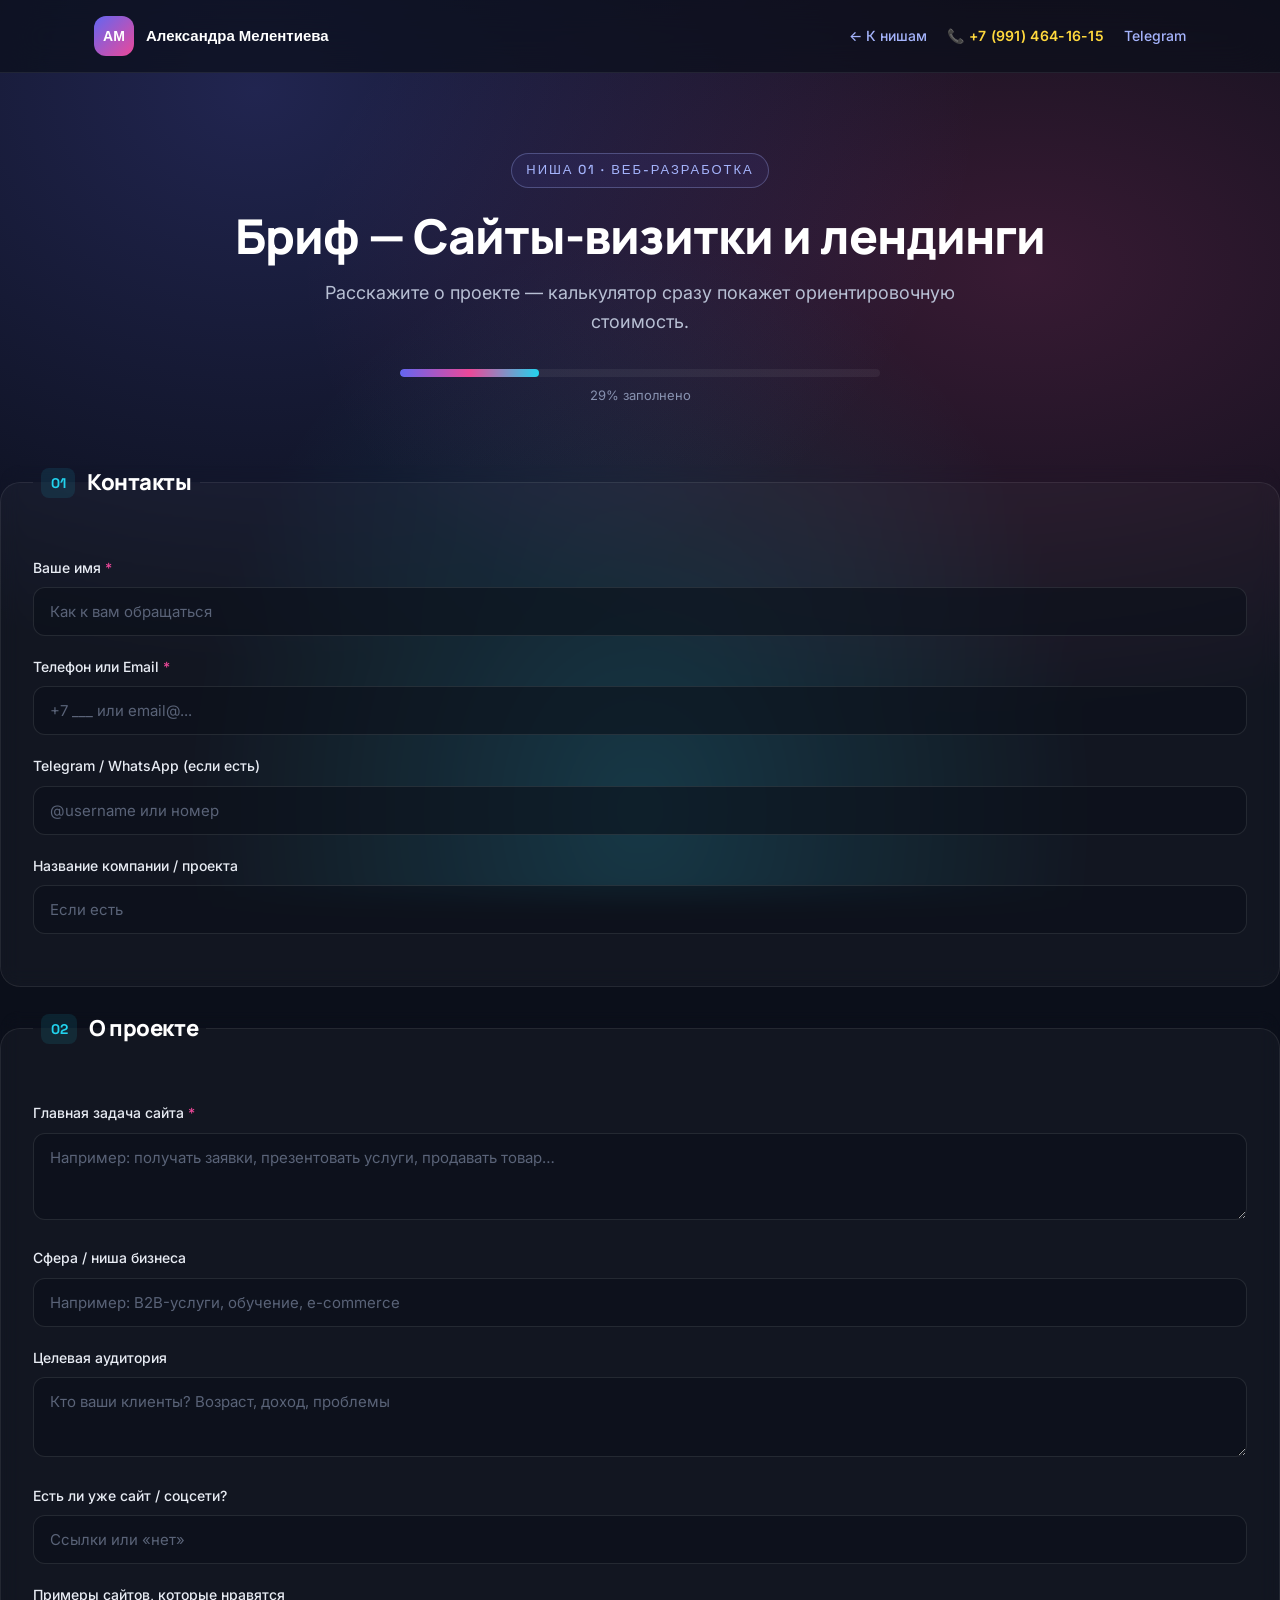
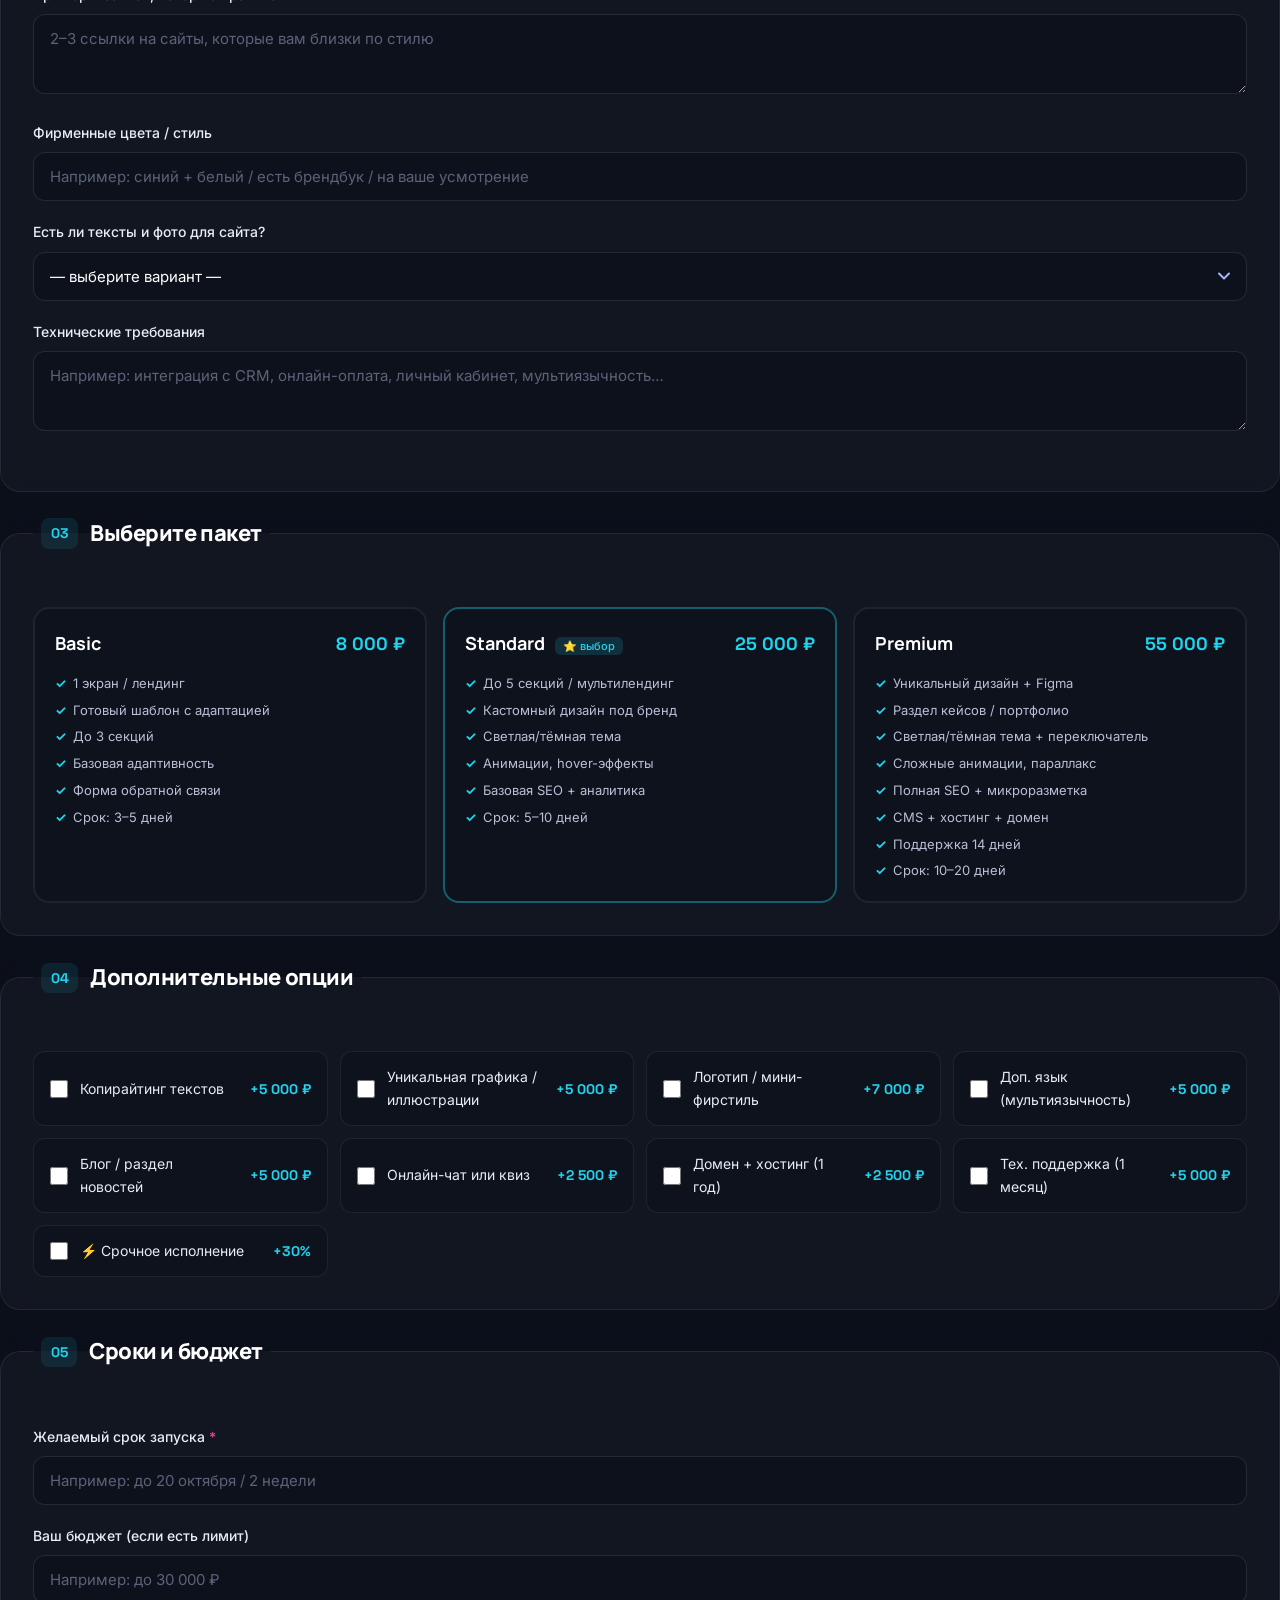
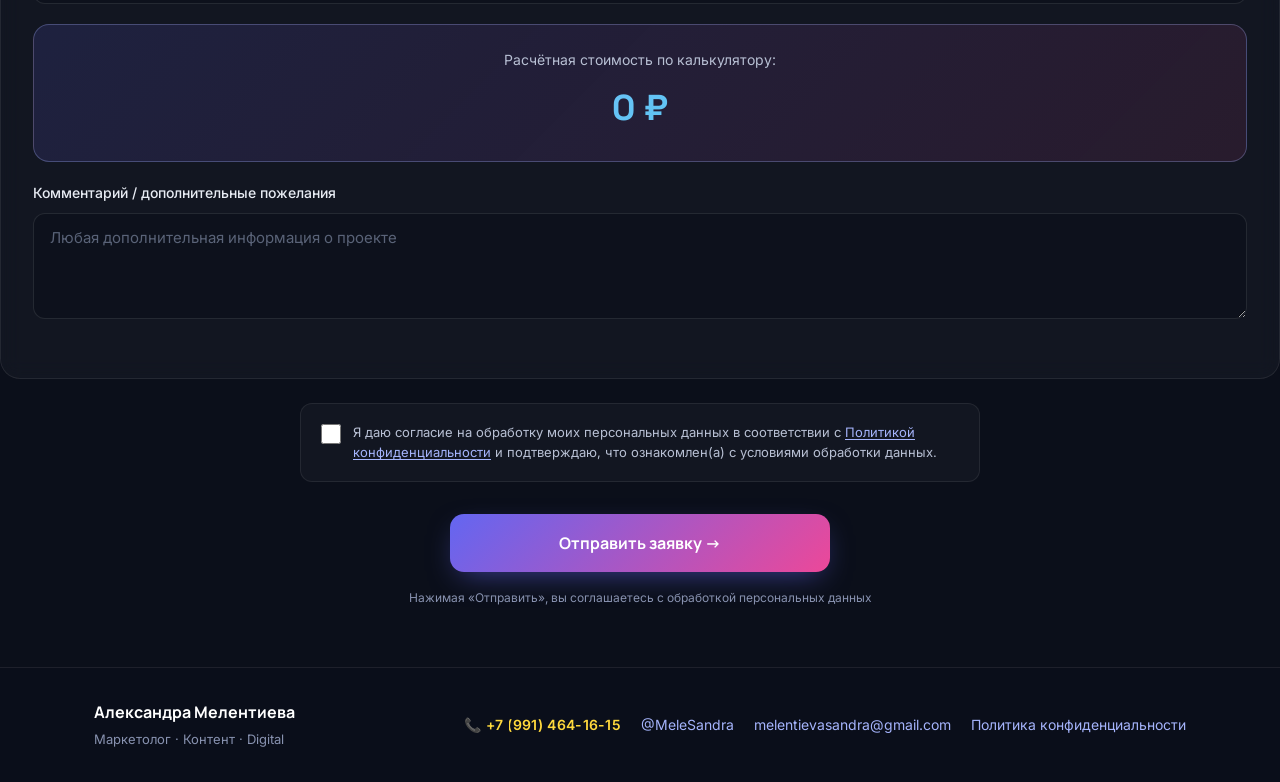
==== commit 5cf0d609: "Add files via upload" ====
--- a/briefs01-landing.html
+++ b/briefs01-landing.html
@@ -283,4 +283,4 @@
 
 <script src="script.js"></script>
 </body>
-</html>
+</html>
